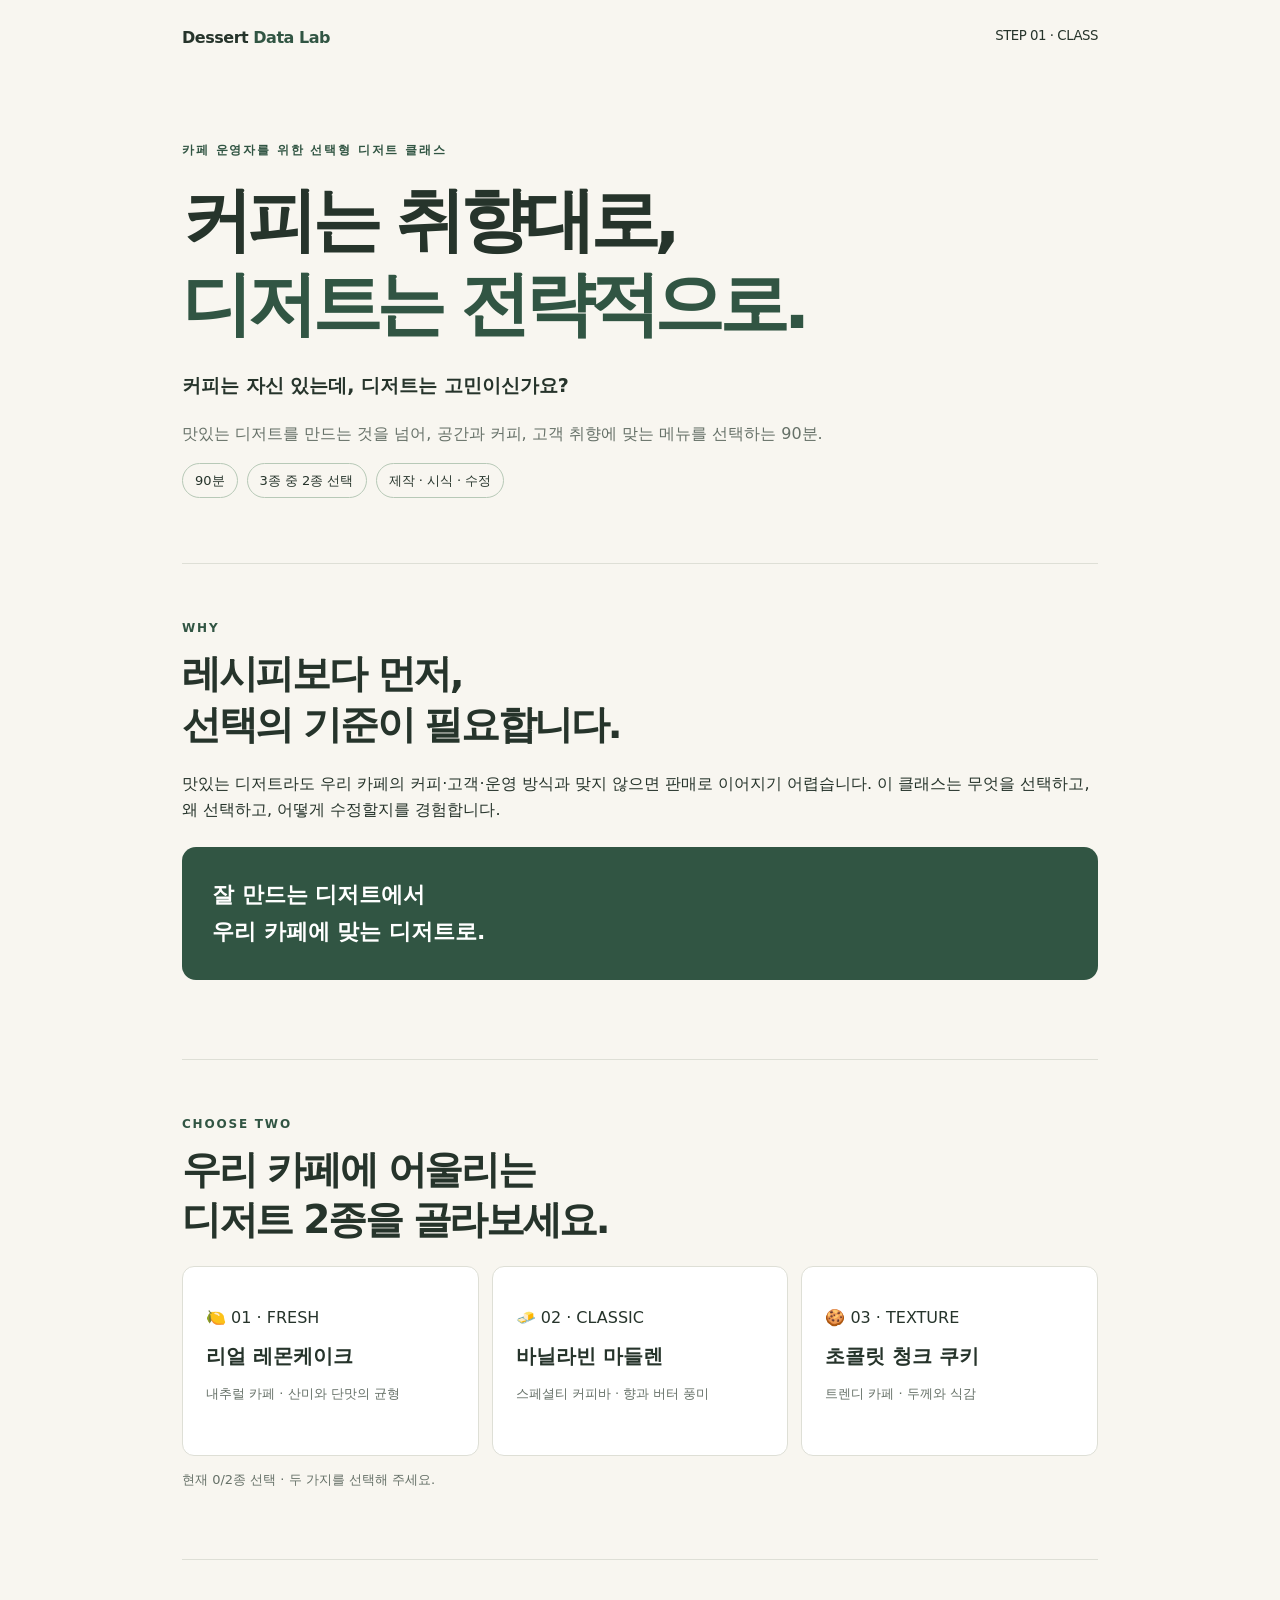
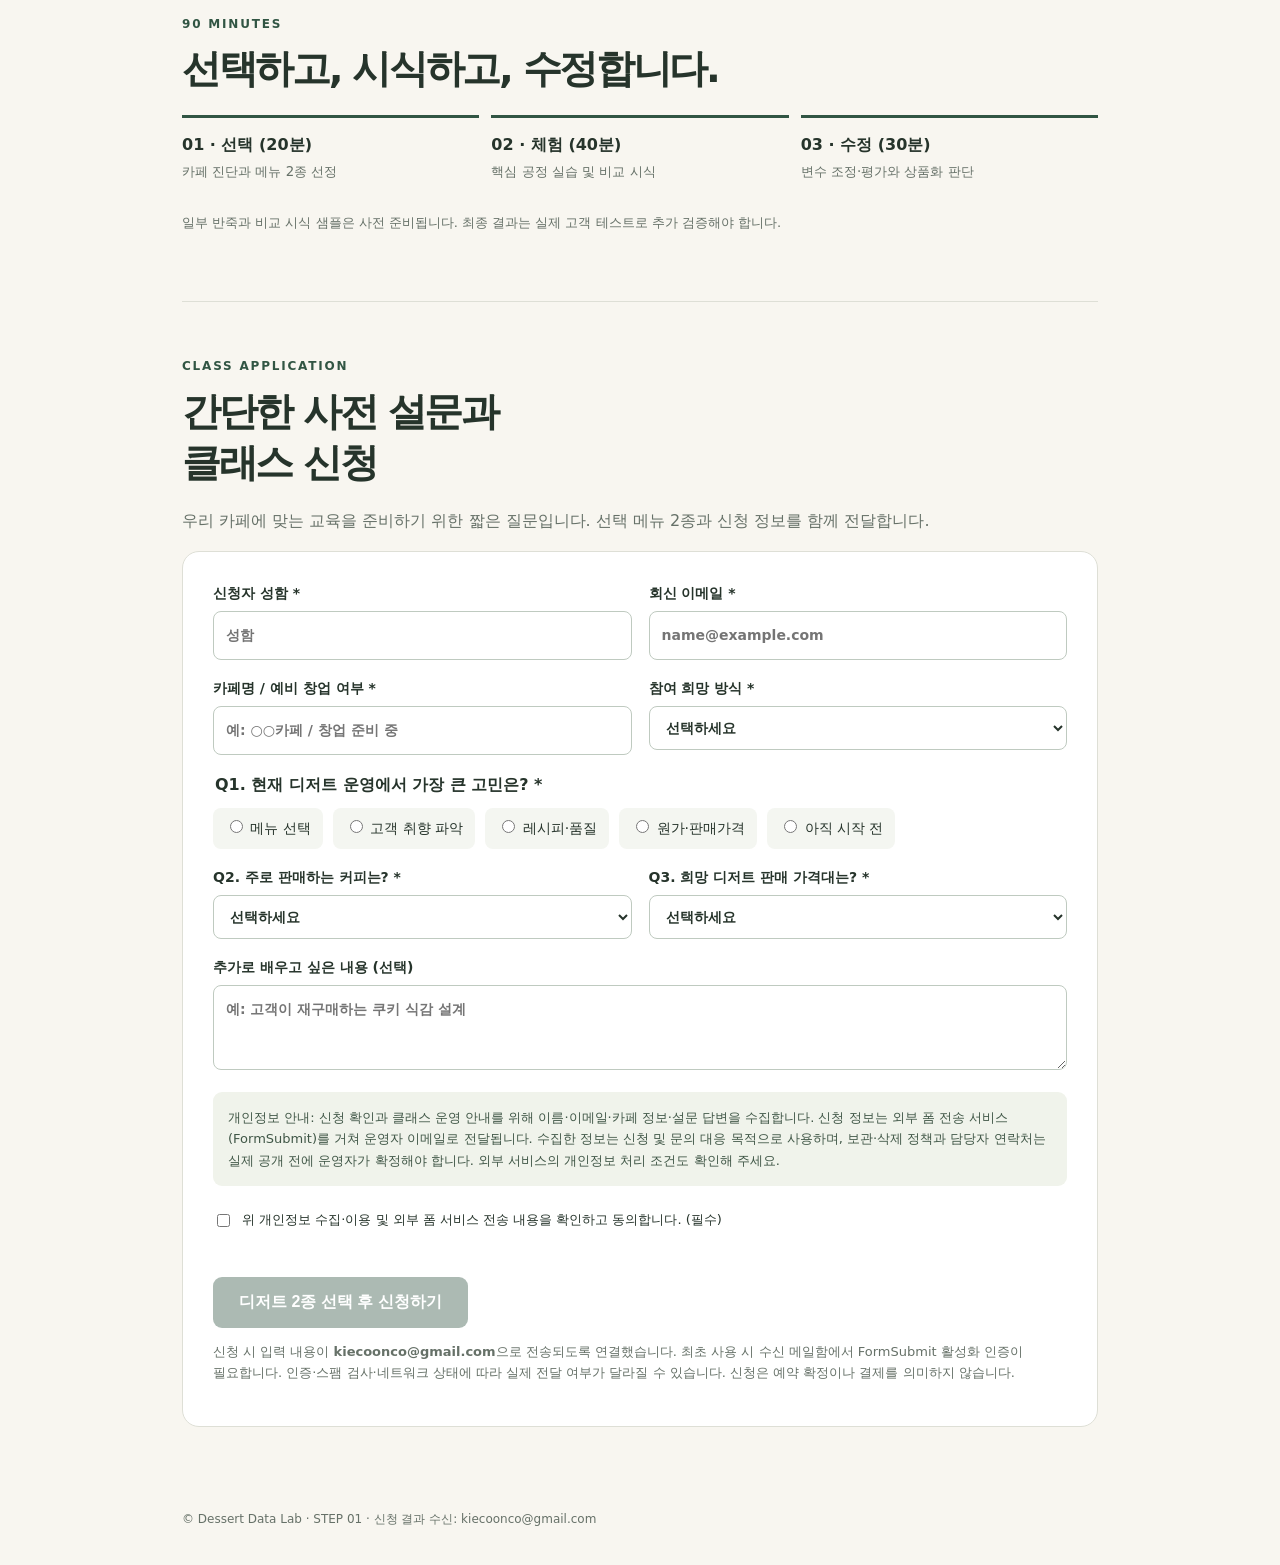
==== index.html @ 82093584 "Add files via upload" ====
<!doctype html><html lang="ko"><head><meta charset="utf-8"><meta name="viewport" content="width=device-width,initial-scale=1"><meta name="description" content="Dessert Data Lab 첫 미니클래스. 카페 맞춤 디저트 2종을 선택하고 90분간 체험합니다."><title>Dessert Data Lab | 클래스 신청</title><style>
:root{--bg:#f8f6f0;--ink:#26342b;--green:#315543;--line:#dedfd6;--muted:#667168}*{box-sizing:border-box}body{margin:0;background:var(--bg);font-family:system-ui,'Apple SD Gothic Neo','Noto Sans KR',sans-serif;color:var(--ink);line-height:1.65;word-break:keep-all}main,header,footer{max-width:960px;margin:auto;padding-left:22px;padding-right:22px}header{padding-top:25px;padding-bottom:25px;font-weight:800;letter-spacing:-.03em}header span{color:var(--green)}.hero{padding:65px 0 65px}.eyebrow{font-size:12px;letter-spacing:.15em;font-weight:800;color:var(--green)}h1{font-size:clamp(38px,6.5vw,70px);line-height:1.2;letter-spacing:-.075em;margin:17px 0 24px}h1 em{color:var(--green);font-style:normal}h2{font-size:clamp(27px,3.5vw,39px);line-height:1.3;letter-spacing:-.06em;margin:10px 0 20px}.lead{font-size:19px;font-weight:650}.muted{color:var(--muted)}section{border-top:1px solid var(--line);padding:55px 0}.quote{background:var(--green);color:white;border-radius:14px;padding:30px;font-size:22px;font-weight:750;margin:24px 0}.chips{display:flex;gap:9px;flex-wrap:wrap}.chip{border:1px solid #b7c9b7;border-radius:30px;padding:6px 12px;font-size:13px}.grid{display:grid;grid-template-columns:repeat(3,1fr);gap:13px}.card{border:1px solid var(--line);background:white;border-radius:12px;padding:23px;text-align:left;min-height:190px;font:inherit;color:inherit}.card h3{font-size:20px;line-height:1.35;margin:12px 0 6px}.card p{font-size:13px;color:var(--muted)}.card[aria-pressed=true]{border:2px solid var(--green);padding:22px;background:#eff5ea}.card[aria-pressed=true]::after{content:'✓ 선택됨';color:var(--green);font-size:13px;font-weight:800}.flow{display:grid;grid-template-columns:repeat(3,1fr);gap:12px}.flow div{border-top:3px solid var(--green);padding:14px 0}.flow strong{display:block}.flow small{color:var(--muted)}.formbox{background:#fff;border:1px solid var(--line);border-radius:17px;padding:30px}.formgrid{display:grid;grid-template-columns:1fr 1fr;gap:17px}.field{display:block;font-size:14px;font-weight:700}.field input,.field select,.field textarea{display:block;width:100%;margin-top:6px;padding:12px;border:1px solid #bfcac0;border-radius:8px;background:white;color:var(--ink);font:inherit}.field textarea{min-height:85px;resize:vertical}.wide{grid-column:1/-1}.question{border:0;padding:0;margin:0}.question legend{font-weight:750;margin-bottom:9px}.choices{display:flex;flex-wrap:wrap;gap:10px}.choices label{background:#f4f6f1;padding:9px 12px;border-radius:8px;font-size:14px}.consent{display:flex;align-items:flex-start;gap:9px;margin-top:23px;font-size:13px}.consent input{margin-top:5px}.button{display:inline-block;border:0;background:var(--green);color:white;font-size:16px;font-weight:750;padding:15px 26px;border-radius:9px;cursor:pointer}.button:disabled{opacity:.4;cursor:not-allowed}.help{font-size:13px;color:var(--muted)}.note{background:#f0f3eb;padding:15px;border-radius:9px;font-size:13px;color:#405747}.status{color:#a24a31;font-size:13px;min-height:20px}footer{padding-top:28px;padding-bottom:35px;color:var(--muted);font-size:12px}@media(max-width:700px){.grid,.flow,.formgrid{grid-template-columns:1fr}.hero{padding:42px 0}.formbox{padding:19px}.card{min-height:0}section{padding:42px 0}}</style></head><body>
<header>Dessert <span>Data Lab</span> <small style="float:right;font-weight:500">STEP 01 · CLASS</small></header><main><div class="hero"><div class="eyebrow">카페 운영자를 위한 선택형 디저트 클래스</div><h1>커피는 취향대로,<br><em>디저트는 전략적으로.</em></h1><p class="lead">커피는 자신 있는데, 디저트는 고민이신가요?</p><p class="muted">맛있는 디저트를 만드는 것을 넘어, 공간과 커피, 고객 취향에 맞는 메뉴를 선택하는 90분.</p><div class="chips"><span class="chip">90분</span><span class="chip">3종 중 2종 선택</span><span class="chip">제작 · 시식 · 수정</span></div></div>
<section><div class="eyebrow">WHY</div><h2>레시피보다 먼저,<br>선택의 기준이 필요합니다.</h2><p>맛있는 디저트라도 우리 카페의 커피·고객·운영 방식과 맞지 않으면 판매로 이어지기 어렵습니다. 이 클래스는 무엇을 선택하고, 왜 선택하고, 어떻게 수정할지를 경험합니다.</p><div class="quote">잘 만드는 디저트에서<br>우리 카페에 맞는 디저트로.</div></section>
<section><div class="eyebrow">CHOOSE TWO</div><h2>우리 카페에 어울리는<br>디저트 2종을 골라보세요.</h2><div class="grid" id="cards"><button class="card" type="button" aria-pressed="false" data-menu="리얼 레몬케이크"><span>🍋 01 · FRESH</span><h3>리얼 레몬케이크</h3><p>내추럴 카페 · 산미와 단맛의 균형</p></button><button class="card" type="button" aria-pressed="false" data-menu="바닐라빈 마들렌"><span>🧈 02 · CLASSIC</span><h3>바닐라빈 마들렌</h3><p>스페셜티 커피바 · 향과 버터 풍미</p></button><button class="card" type="button" aria-pressed="false" data-menu="초콜릿 청크 쿠키"><span>🍪 03 · TEXTURE</span><h3>초콜릿 청크 쿠키</h3><p>트렌디 카페 · 두께와 식감</p></button></div><p id="menuStatus" class="help" role="status">관심 있는 2종을 선택하면 아래 신청서에 자동 반영됩니다.</p></section>
<section><div class="eyebrow">90 MINUTES</div><h2>선택하고, 시식하고, 수정합니다.</h2><div class="flow"><div><strong>01 · 선택 (20분)</strong><small>카페 진단과 메뉴 2종 선정</small></div><div><strong>02 · 체험 (40분)</strong><small>핵심 공정 실습 및 비교 시식</small></div><div><strong>03 · 수정 (30분)</strong><small>변수 조정·평가와 상품화 판단</small></div></div><p class="help">일부 반죽과 비교 시식 샘플은 사전 준비됩니다. 최종 결과는 실제 고객 테스트로 추가 검증해야 합니다.</p></section>
<section id="apply"><div class="eyebrow">CLASS APPLICATION</div><h2>간단한 사전 설문과<br>클래스 신청</h2><p class="muted">우리 카페에 맞는 교육을 준비하기 위한 짧은 질문입니다. 선택 메뉴 2종과 신청 정보를 함께 전달합니다.</p><div class="formbox"><form id="application" action="https://formsubmit.co/kiecoonco@gmail.com" method="POST"><input type="hidden" name="_subject" value="[Dessert Data Lab] 1단계 미니클래스 신규 신청"><input type="hidden" name="_template" value="table"><input type="hidden" name="_captcha" value="true"><input type="text" name="_honey" style="display:none" tabindex="-1" autocomplete="off"><input type="hidden" name="선택 디저트 2종" id="selectedMenus"><input type="hidden" name="클래스" value="커피는 취향대로, 디저트는 전략적으로 - STEP 01 (90분)"><div class="formgrid"><label class="field">신청자 성함 *<input required maxlength="50" name="신청자 성함" autocomplete="name" placeholder="성함"></label><label class="field">회신 이메일 *<input required type="email" maxlength="120" name="email" autocomplete="email" placeholder="name@example.com"></label><label class="field">카페명 / 예비 창업 여부 *<input required maxlength="100" name="카페명 또는 창업상태" placeholder="예: ○○카페 / 창업 준비 중"></label><label class="field">참여 희망 방식 *<select required name="참여 방식"><option value="">선택하세요</option><option>오프라인</option><option>온라인</option><option>둘 다 가능</option></select></label><fieldset class="question wide"><legend>Q1. 현재 디저트 운영에서 가장 큰 고민은? *</legend><div class="choices"><label><input required type="radio" name="가장 큰 고민" value="메뉴 선택"> 메뉴 선택</label><label><input type="radio" name="가장 큰 고민" value="고객 취향 파악"> 고객 취향 파악</label><label><input type="radio" name="가장 큰 고민" value="레시피·품질"> 레시피·품질</label><label><input type="radio" name="가장 큰 고민" value="원가·판매가격"> 원가·판매가격</label><label><input type="radio" name="가장 큰 고민" value="아직 시작 전"> 아직 시작 전</label></div></fieldset><label class="field">Q2. 주로 판매하는 커피는? *<select required name="주력 커피"><option value="">선택하세요</option><option>산미 중심</option><option>고소한 타입</option><option>라테 중심</option><option>다양한 커피</option><option>창업 준비 중</option></select></label><label class="field">Q3. 희망 디저트 판매 가격대는? *<select required name="희망 판매가격"><option value="">선택하세요</option><option>3,000~3,999원</option><option>4,000~4,999원</option><option>5,000~5,999원</option><option>6,000원 이상</option><option>미정</option></select></label><label class="field wide">추가로 배우고 싶은 내용 (선택)<textarea name="추가 요청사항" maxlength="500" placeholder="예: 고객이 재구매하는 쿠키 식감 설계"></textarea></label></div><div class="note" style="margin-top:22px">개인정보 안내: 신청 확인과 클래스 운영 안내를 위해 이름·이메일·카페 정보·설문 답변을 수집합니다. 신청 정보는 외부 폼 전송 서비스(FormSubmit)를 거쳐 운영자 이메일로 전달됩니다. 수집한 정보는 신청 및 문의 대응 목적으로 사용하며, 보관·삭제 정책과 담당자 연락처는 실제 공개 전에 운영자가 확정해야 합니다. 외부 서비스의 개인정보 처리 조건도 확인해 주세요.</div><label class="consent"><input type="checkbox" id="privacy" required><span>위 개인정보 수집·이용 및 외부 폼 서비스 전송 내용을 확인하고 동의합니다. (필수)</span></label><p id="formStatus" class="status" role="status"></p><button class="button" id="submitBtn" type="submit" disabled>디저트 2종 선택 후 신청하기</button><p class="help">신청 시 입력 내용이 <strong>kiecoonco@gmail.com</strong>으로 전송되도록 연결했습니다. 최초 사용 시 수신 메일함에서 FormSubmit 활성화 인증이 필요합니다. 인증·스팸 검사·네트워크 상태에 따라 실제 전달 여부가 달라질 수 있습니다. 신청은 예약 확정이나 결제를 의미하지 않습니다.</p></form></div></section></main><footer>© Dessert Data Lab · STEP 01 · 신청 결과 수신: kiecoonco@gmail.com</footer><script>
const cards=[...document.querySelectorAll('[data-menu]')],status=document.querySelector('#menuStatus'),hidden=document.querySelector('#selectedMenus'),submit=document.querySelector('#submitBtn'),form=document.querySelector('#application');function sync(){const names=cards.filter(c=>c.getAttribute('aria-pressed')==='true').map(c=>c.dataset.menu);hidden.value=names.join(' / ');submit.disabled=names.length!==2;submit.textContent=names.length===2?'클래스 신청서 제출하기':'디저트 2종 선택 후 신청하기';status.textContent=names.length===2?'선택 완료: '+names.join(' + '):'현재 '+names.length+'/2종 선택 · 두 가지를 선택해 주세요.'}cards.forEach(c=>c.addEventListener('click',()=>{const active=c.getAttribute('aria-pressed')==='true';if(!active&&cards.filter(x=>x.getAttribute('aria-pressed')==='true').length>=2){status.textContent='2종까지만 선택할 수 있습니다. 기존 선택을 해제한 뒤 다시 선택하세요.';return}c.setAttribute('aria-pressed',String(!active));sync()}));form.addEventListener('submit',e=>{if(!hidden.value||hidden.value.split(' / ').length!==2){e.preventDefault();document.querySelector('#formStatus').textContent='디저트 2종을 먼저 선택해 주세요.';document.querySelector('#cards').scrollIntoView({behavior:'smooth'});return}if(!form.checkValidity()){e.preventDefault();form.reportValidity();return}submit.disabled=true;submit.textContent='신청 정보 전송 중…'});sync();</script></body></html>
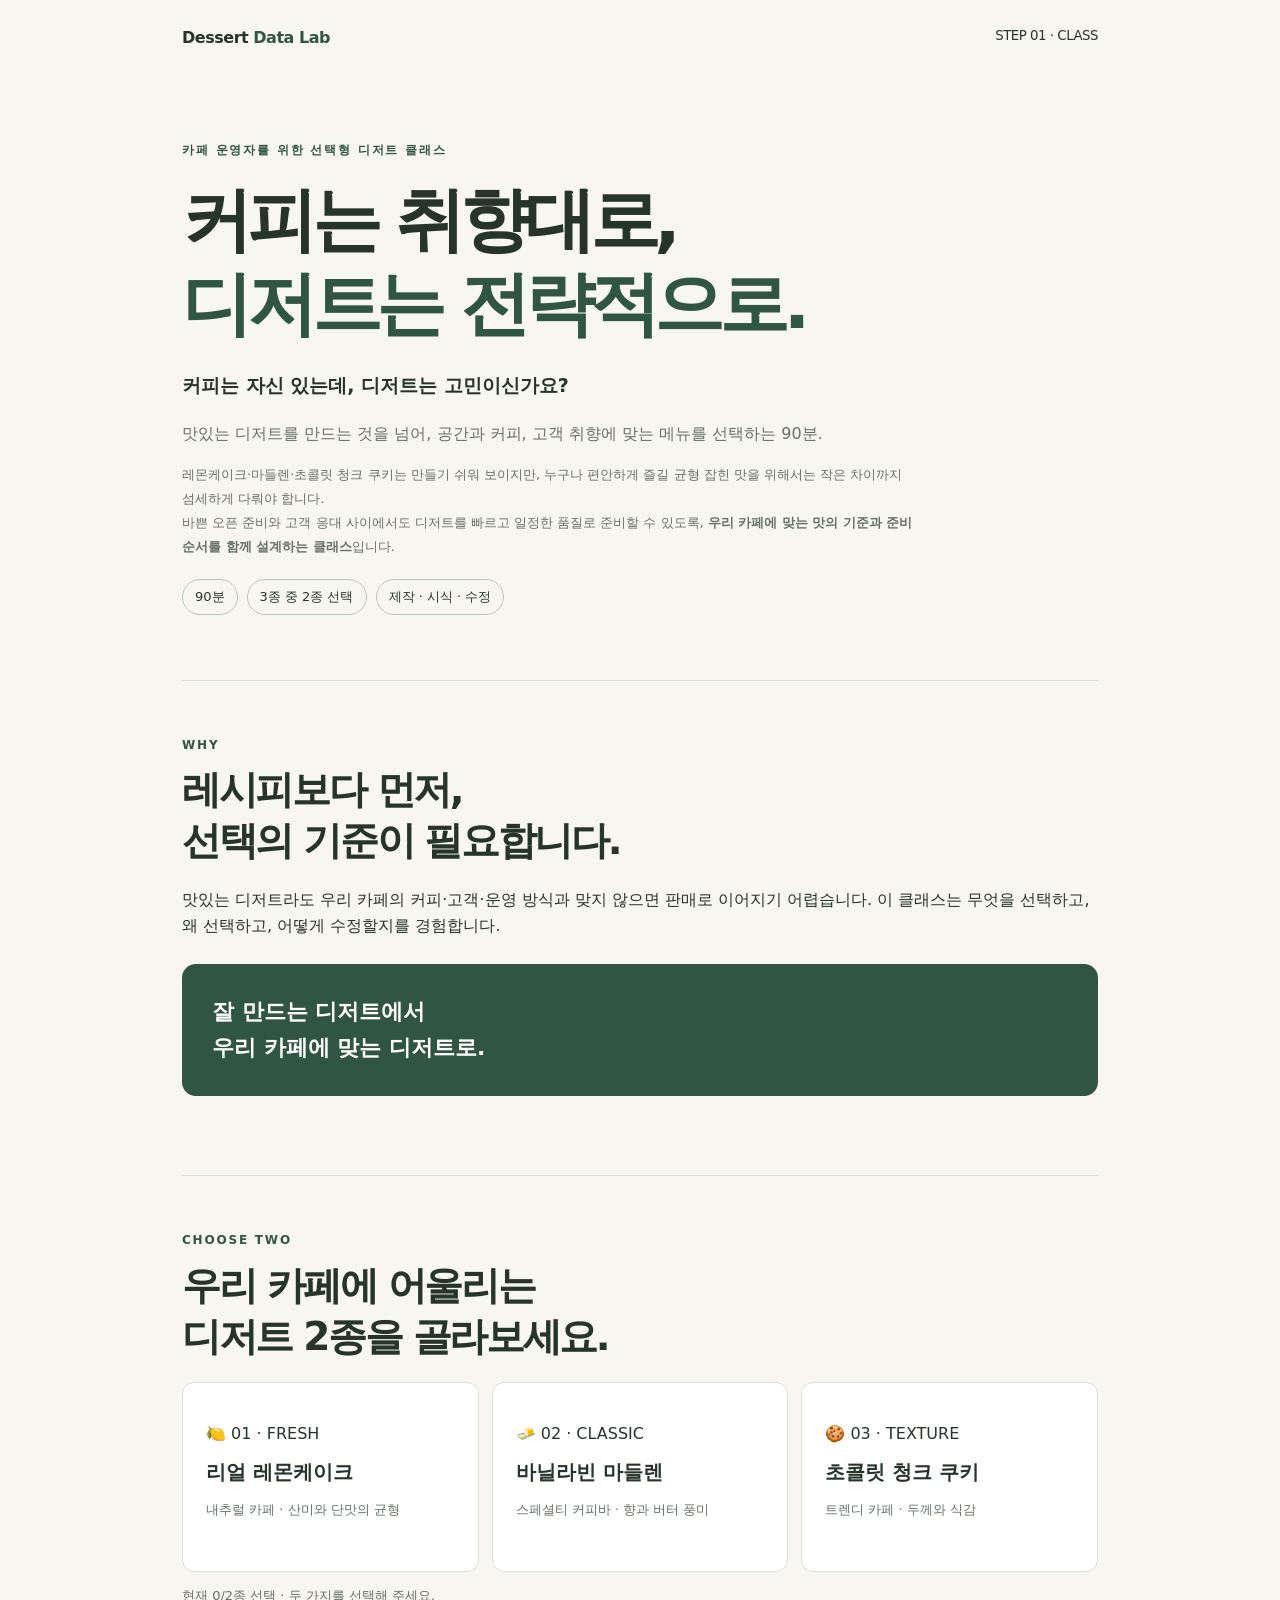
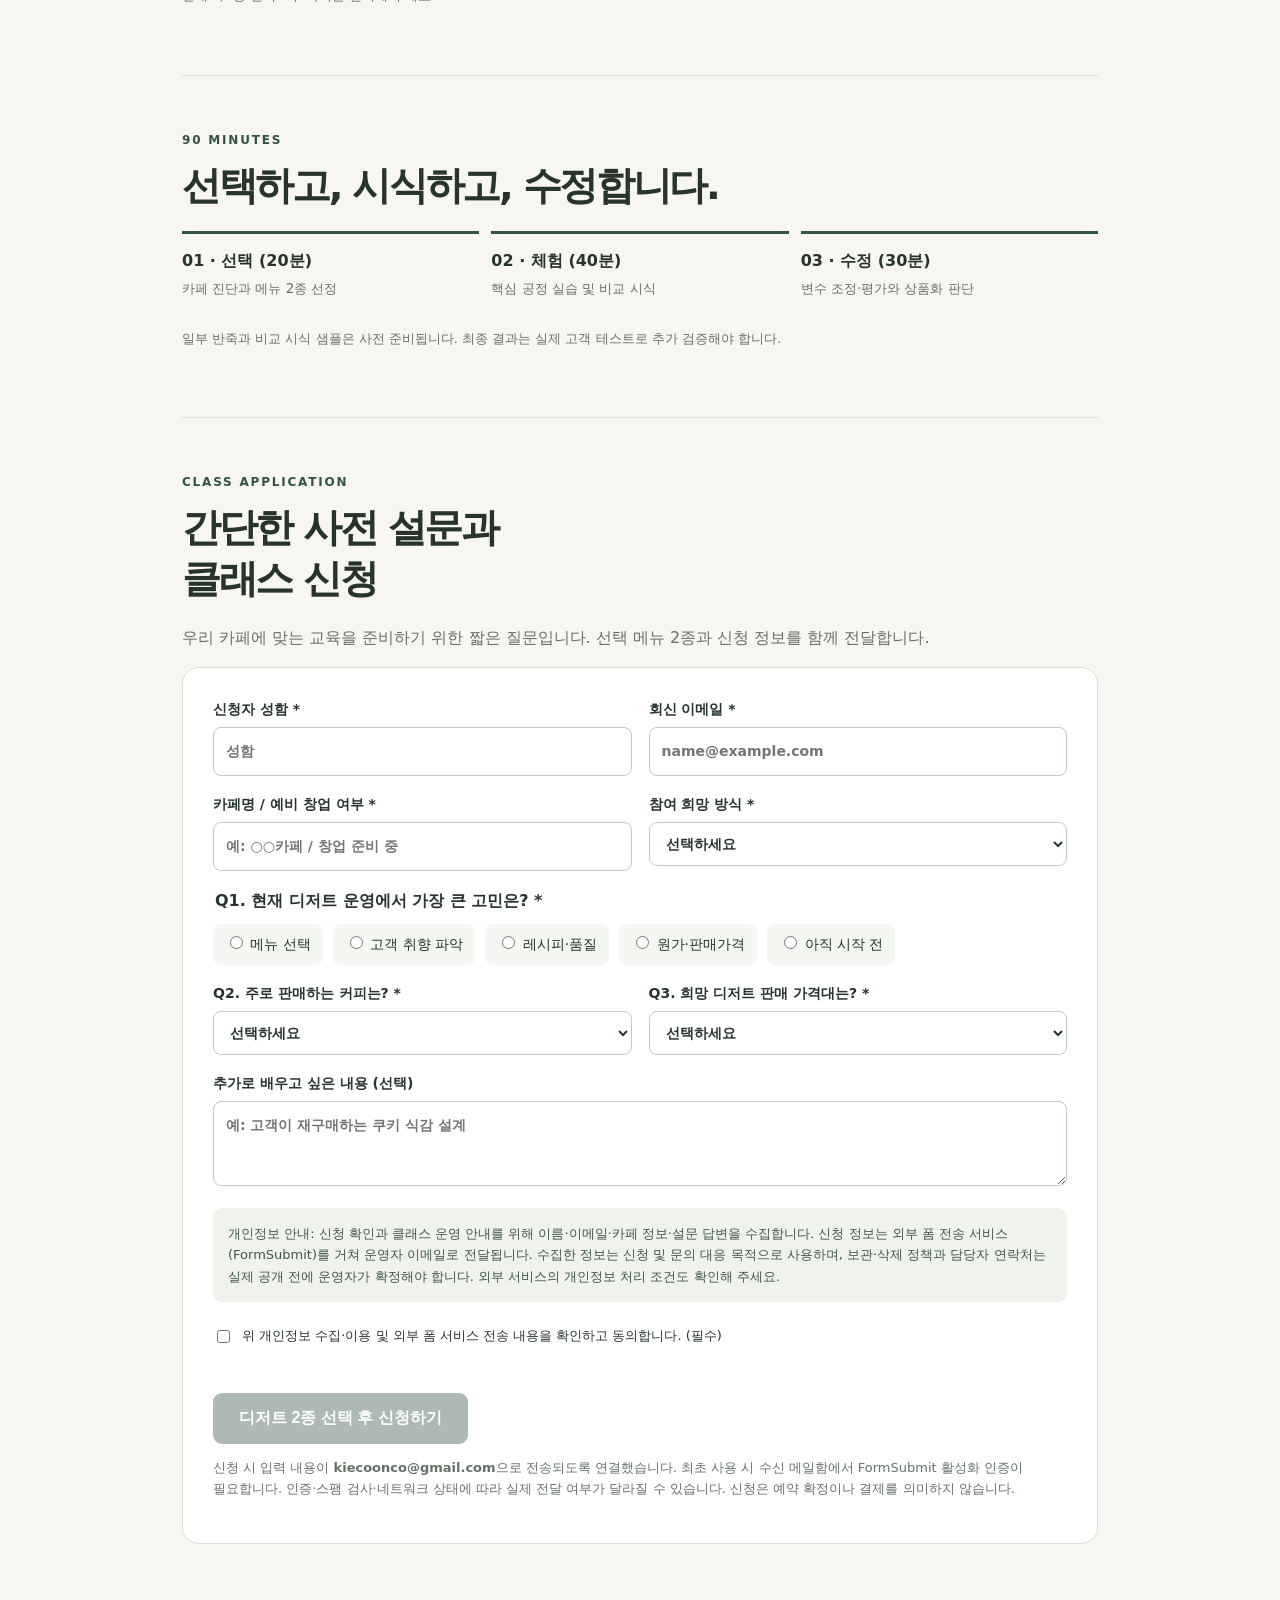
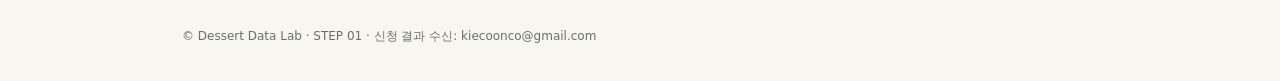
==== commit 1a84f5d7: "Add files via upload" ====
--- a/index.html
+++ b/index.html
@@ -1,6 +1,6 @@
 <!doctype html><html lang="ko"><head><meta charset="utf-8"><meta name="viewport" content="width=device-width,initial-scale=1"><meta name="description" content="Dessert Data Lab 첫 미니클래스. 카페 맞춤 디저트 2종을 선택하고 90분간 체험합니다."><title>Dessert Data Lab | 클래스 신청</title><style>
 :root{--bg:#f8f6f0;--ink:#26342b;--green:#315543;--line:#dedfd6;--muted:#667168}*{box-sizing:border-box}body{margin:0;background:var(--bg);font-family:system-ui,'Apple SD Gothic Neo','Noto Sans KR',sans-serif;color:var(--ink);line-height:1.65;word-break:keep-all}main,header,footer{max-width:960px;margin:auto;padding-left:22px;padding-right:22px}header{padding-top:25px;padding-bottom:25px;font-weight:800;letter-spacing:-.03em}header span{color:var(--green)}.hero{padding:65px 0 65px}.eyebrow{font-size:12px;letter-spacing:.15em;font-weight:800;color:var(--green)}h1{font-size:clamp(38px,6.5vw,70px);line-height:1.2;letter-spacing:-.075em;margin:17px 0 24px}h1 em{color:var(--green);font-style:normal}h2{font-size:clamp(27px,3.5vw,39px);line-height:1.3;letter-spacing:-.06em;margin:10px 0 20px}.lead{font-size:19px;font-weight:650}.muted{color:var(--muted)}section{border-top:1px solid var(--line);padding:55px 0}.quote{background:var(--green);color:white;border-radius:14px;padding:30px;font-size:22px;font-weight:750;margin:24px 0}.chips{display:flex;gap:9px;flex-wrap:wrap}.chip{border:1px solid #b7c9b7;border-radius:30px;padding:6px 12px;font-size:13px}.grid{display:grid;grid-template-columns:repeat(3,1fr);gap:13px}.card{border:1px solid var(--line);background:white;border-radius:12px;padding:23px;text-align:left;min-height:190px;font:inherit;color:inherit}.card h3{font-size:20px;line-height:1.35;margin:12px 0 6px}.card p{font-size:13px;color:var(--muted)}.card[aria-pressed=true]{border:2px solid var(--green);padding:22px;background:#eff5ea}.card[aria-pressed=true]::after{content:'✓ 선택됨';color:var(--green);font-size:13px;font-weight:800}.flow{display:grid;grid-template-columns:repeat(3,1fr);gap:12px}.flow div{border-top:3px solid var(--green);padding:14px 0}.flow strong{display:block}.flow small{color:var(--muted)}.formbox{background:#fff;border:1px solid var(--line);border-radius:17px;padding:30px}.formgrid{display:grid;grid-template-columns:1fr 1fr;gap:17px}.field{display:block;font-size:14px;font-weight:700}.field input,.field select,.field textarea{display:block;width:100%;margin-top:6px;padding:12px;border:1px solid #bfcac0;border-radius:8px;background:white;color:var(--ink);font:inherit}.field textarea{min-height:85px;resize:vertical}.wide{grid-column:1/-1}.question{border:0;padding:0;margin:0}.question legend{font-weight:750;margin-bottom:9px}.choices{display:flex;flex-wrap:wrap;gap:10px}.choices label{background:#f4f6f1;padding:9px 12px;border-radius:8px;font-size:14px}.consent{display:flex;align-items:flex-start;gap:9px;margin-top:23px;font-size:13px}.consent input{margin-top:5px}.button{display:inline-block;border:0;background:var(--green);color:white;font-size:16px;font-weight:750;padding:15px 26px;border-radius:9px;cursor:pointer}.button:disabled{opacity:.4;cursor:not-allowed}.help{font-size:13px;color:var(--muted)}.note{background:#f0f3eb;padding:15px;border-radius:9px;font-size:13px;color:#405747}.status{color:#a24a31;font-size:13px;min-height:20px}footer{padding-top:28px;padding-bottom:35px;color:var(--muted);font-size:12px}@media(max-width:700px){.grid,.flow,.formgrid{grid-template-columns:1fr}.hero{padding:42px 0}.formbox{padding:19px}.card{min-height:0}section{padding:42px 0}}</style></head><body>
-<header>Dessert <span>Data Lab</span> <small style="float:right;font-weight:500">STEP 01 · CLASS</small></header><main><div class="hero"><div class="eyebrow">카페 운영자를 위한 선택형 디저트 클래스</div><h1>커피는 취향대로,<br><em>디저트는 전략적으로.</em></h1><p class="lead">커피는 자신 있는데, 디저트는 고민이신가요?</p><p class="muted">맛있는 디저트를 만드는 것을 넘어, 공간과 커피, 고객 취향에 맞는 메뉴를 선택하는 90분.</p><div class="chips"><span class="chip">90분</span><span class="chip">3종 중 2종 선택</span><span class="chip">제작 · 시식 · 수정</span></div></div>
+<header>Dessert <span>Data Lab</span> <small style="float:right;font-weight:500">STEP 01 · CLASS</small></header><main><div class="hero"><div class="eyebrow">카페 운영자를 위한 선택형 디저트 클래스</div><h1>커피는 취향대로,<br><em>디저트는 전략적으로.</em></h1><p class="lead">커피는 자신 있는데, 디저트는 고민이신가요?</p><p class="muted">맛있는 디저트를 만드는 것을 넘어, 공간과 커피, 고객 취향에 맞는 메뉴를 선택하는 90분.</p><p class="muted" style="font-size:13px;line-height:1.85;max-width:750px;margin:12px 0 20px">레몬케이크·마들렌·초콜릿 청크 쿠키는 만들기 쉬워 보이지만, 누구나 편안하게 즐길 균형 잡힌 맛을 위해서는 작은 차이까지 섬세하게 다뤄야 합니다.<br>바쁜 오픈 준비와 고객 응대 사이에서도 디저트를 빠르고 일정한 품질로 준비할 수 있도록, <strong>우리 카페에 맞는 맛의 기준과 준비 순서를 함께 설계하는 클래스</strong>입니다.</p><div class="chips"><span class="chip">90분</span><span class="chip">3종 중 2종 선택</span><span class="chip">제작 · 시식 · 수정</span></div></div>
 <section><div class="eyebrow">WHY</div><h2>레시피보다 먼저,<br>선택의 기준이 필요합니다.</h2><p>맛있는 디저트라도 우리 카페의 커피·고객·운영 방식과 맞지 않으면 판매로 이어지기 어렵습니다. 이 클래스는 무엇을 선택하고, 왜 선택하고, 어떻게 수정할지를 경험합니다.</p><div class="quote">잘 만드는 디저트에서<br>우리 카페에 맞는 디저트로.</div></section>
 <section><div class="eyebrow">CHOOSE TWO</div><h2>우리 카페에 어울리는<br>디저트 2종을 골라보세요.</h2><div class="grid" id="cards"><button class="card" type="button" aria-pressed="false" data-menu="리얼 레몬케이크"><span>🍋 01 · FRESH</span><h3>리얼 레몬케이크</h3><p>내추럴 카페 · 산미와 단맛의 균형</p></button><button class="card" type="button" aria-pressed="false" data-menu="바닐라빈 마들렌"><span>🧈 02 · CLASSIC</span><h3>바닐라빈 마들렌</h3><p>스페셜티 커피바 · 향과 버터 풍미</p></button><button class="card" type="button" aria-pressed="false" data-menu="초콜릿 청크 쿠키"><span>🍪 03 · TEXTURE</span><h3>초콜릿 청크 쿠키</h3><p>트렌디 카페 · 두께와 식감</p></button></div><p id="menuStatus" class="help" role="status">관심 있는 2종을 선택하면 아래 신청서에 자동 반영됩니다.</p></section>
 <section><div class="eyebrow">90 MINUTES</div><h2>선택하고, 시식하고, 수정합니다.</h2><div class="flow"><div><strong>01 · 선택 (20분)</strong><small>카페 진단과 메뉴 2종 선정</small></div><div><strong>02 · 체험 (40분)</strong><small>핵심 공정 실습 및 비교 시식</small></div><div><strong>03 · 수정 (30분)</strong><small>변수 조정·평가와 상품화 판단</small></div></div><p class="help">일부 반죽과 비교 시식 샘플은 사전 준비됩니다. 최종 결과는 실제 고객 테스트로 추가 검증해야 합니다.</p></section>
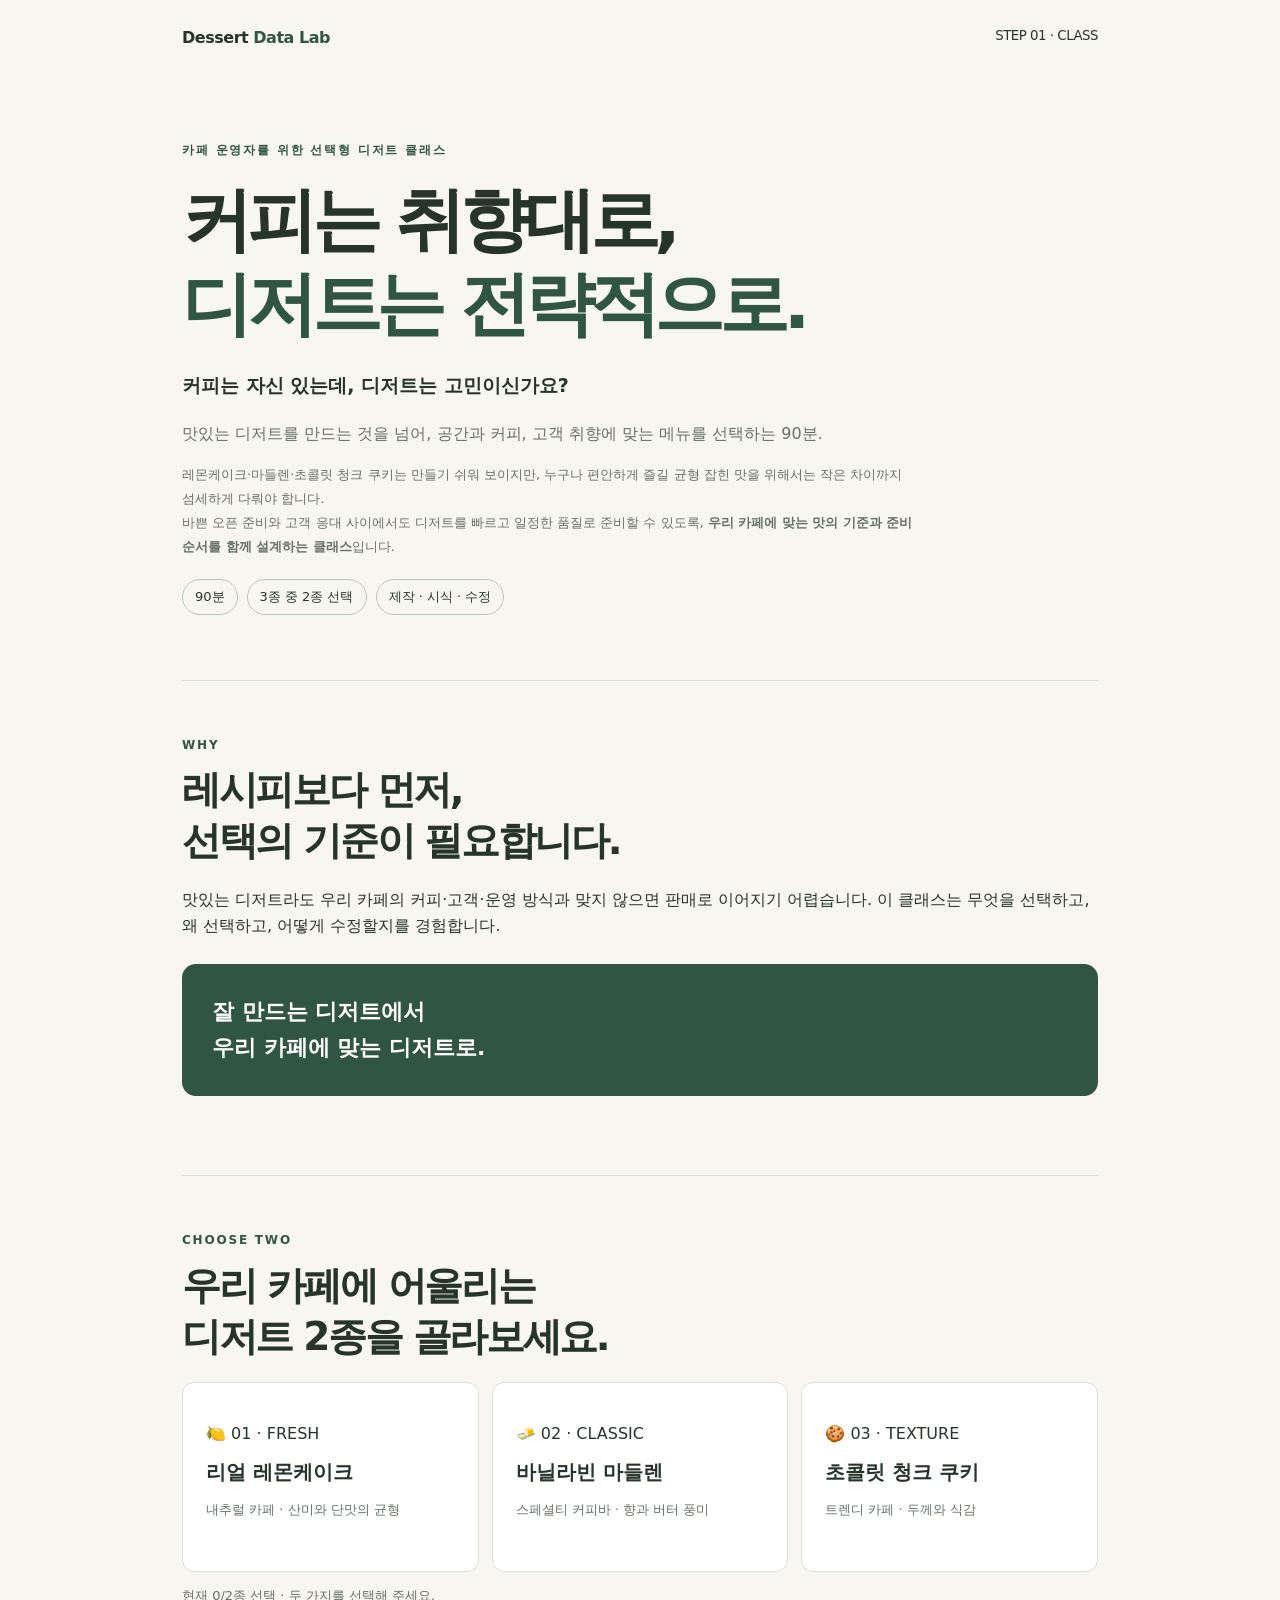
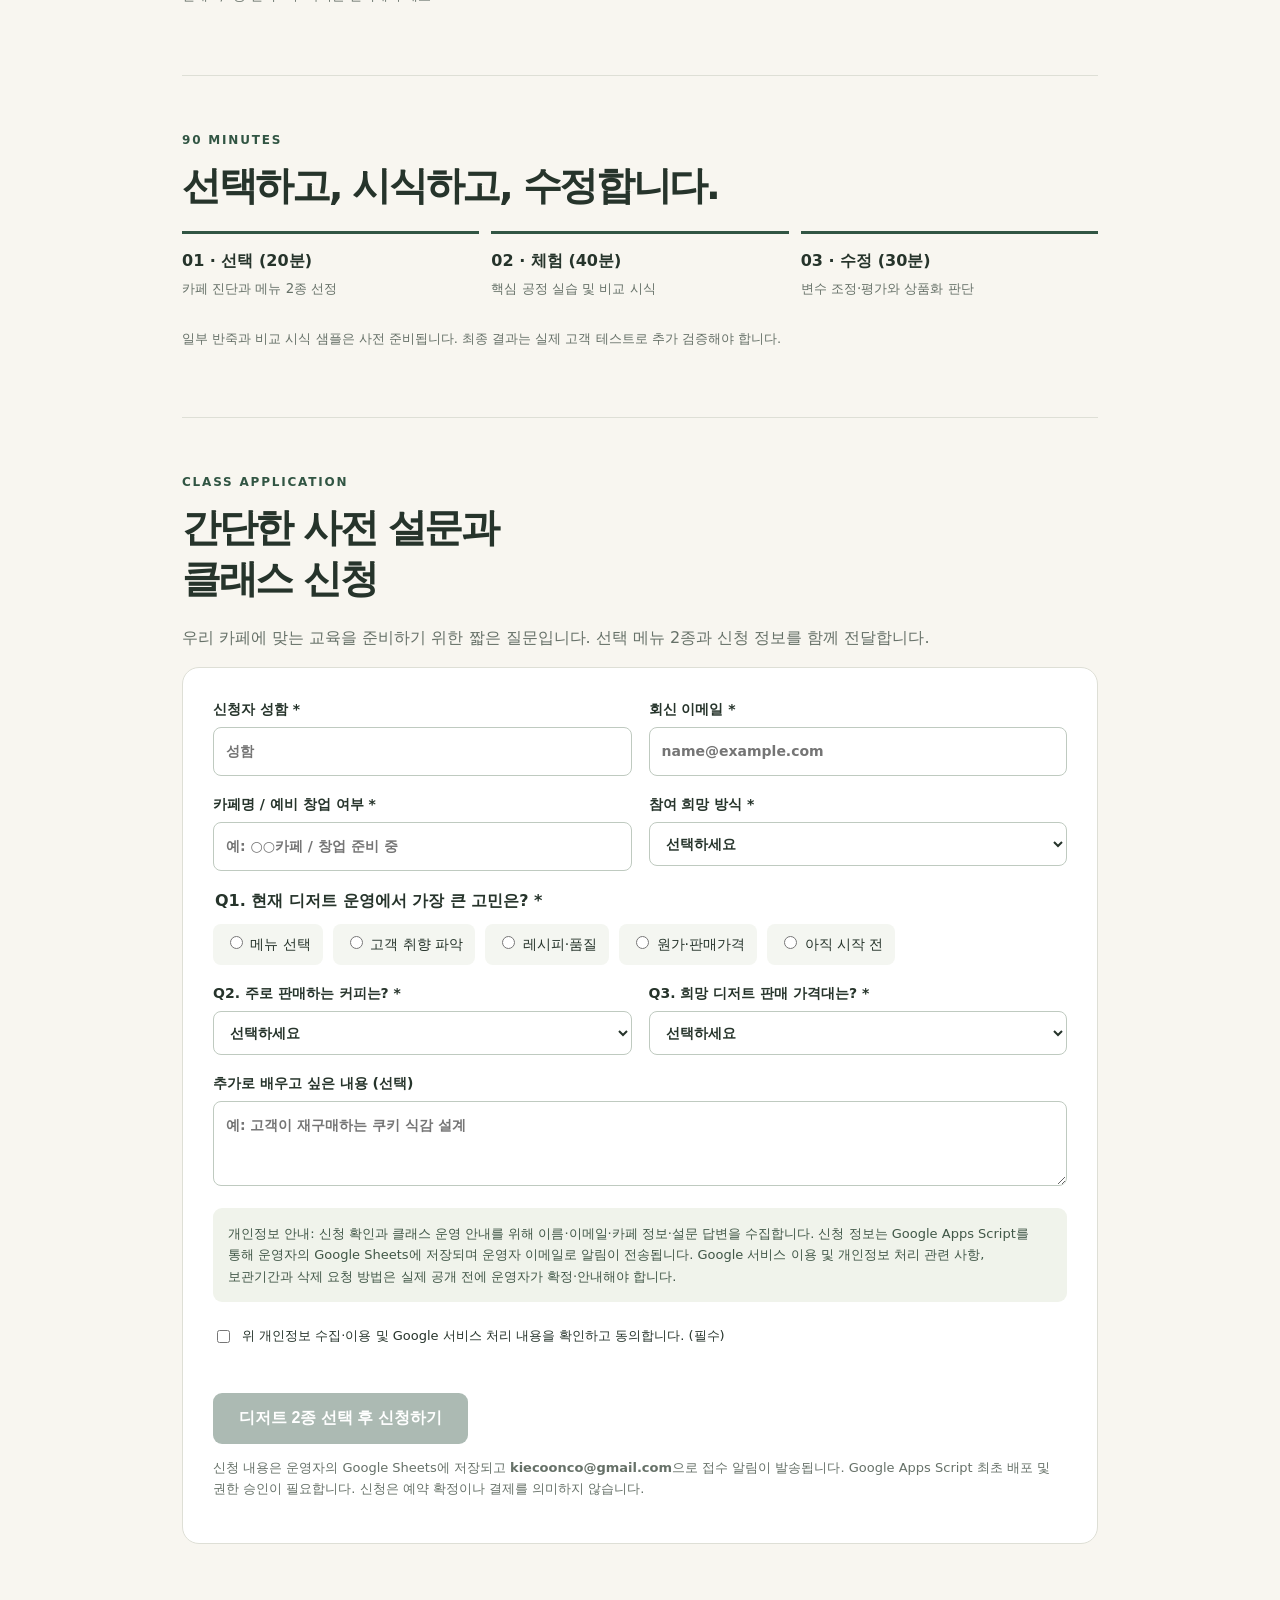
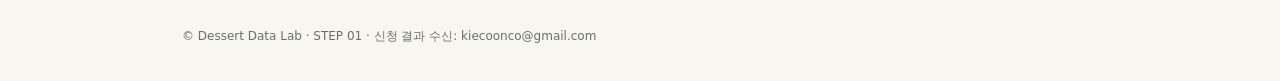
==== commit 3d729ff1: "Update index.html" ====
--- a/index.html
+++ b/index.html
@@ -4,5 +4,5 @@
 <section><div class="eyebrow">WHY</div><h2>레시피보다 먼저,<br>선택의 기준이 필요합니다.</h2><p>맛있는 디저트라도 우리 카페의 커피·고객·운영 방식과 맞지 않으면 판매로 이어지기 어렵습니다. 이 클래스는 무엇을 선택하고, 왜 선택하고, 어떻게 수정할지를 경험합니다.</p><div class="quote">잘 만드는 디저트에서<br>우리 카페에 맞는 디저트로.</div></section>
 <section><div class="eyebrow">CHOOSE TWO</div><h2>우리 카페에 어울리는<br>디저트 2종을 골라보세요.</h2><div class="grid" id="cards"><button class="card" type="button" aria-pressed="false" data-menu="리얼 레몬케이크"><span>🍋 01 · FRESH</span><h3>리얼 레몬케이크</h3><p>내추럴 카페 · 산미와 단맛의 균형</p></button><button class="card" type="button" aria-pressed="false" data-menu="바닐라빈 마들렌"><span>🧈 02 · CLASSIC</span><h3>바닐라빈 마들렌</h3><p>스페셜티 커피바 · 향과 버터 풍미</p></button><button class="card" type="button" aria-pressed="false" data-menu="초콜릿 청크 쿠키"><span>🍪 03 · TEXTURE</span><h3>초콜릿 청크 쿠키</h3><p>트렌디 카페 · 두께와 식감</p></button></div><p id="menuStatus" class="help" role="status">관심 있는 2종을 선택하면 아래 신청서에 자동 반영됩니다.</p></section>
 <section><div class="eyebrow">90 MINUTES</div><h2>선택하고, 시식하고, 수정합니다.</h2><div class="flow"><div><strong>01 · 선택 (20분)</strong><small>카페 진단과 메뉴 2종 선정</small></div><div><strong>02 · 체험 (40분)</strong><small>핵심 공정 실습 및 비교 시식</small></div><div><strong>03 · 수정 (30분)</strong><small>변수 조정·평가와 상품화 판단</small></div></div><p class="help">일부 반죽과 비교 시식 샘플은 사전 준비됩니다. 최종 결과는 실제 고객 테스트로 추가 검증해야 합니다.</p></section>
-<section id="apply"><div class="eyebrow">CLASS APPLICATION</div><h2>간단한 사전 설문과<br>클래스 신청</h2><p class="muted">우리 카페에 맞는 교육을 준비하기 위한 짧은 질문입니다. 선택 메뉴 2종과 신청 정보를 함께 전달합니다.</p><div class="formbox"><form id="application" action="https://formsubmit.co/kiecoonco@gmail.com" method="POST"><input type="hidden" name="_subject" value="[Dessert Data Lab] 1단계 미니클래스 신규 신청"><input type="hidden" name="_template" value="table"><input type="hidden" name="_captcha" value="true"><input type="text" name="_honey" style="display:none" tabindex="-1" autocomplete="off"><input type="hidden" name="선택 디저트 2종" id="selectedMenus"><input type="hidden" name="클래스" value="커피는 취향대로, 디저트는 전략적으로 - STEP 01 (90분)"><div class="formgrid"><label class="field">신청자 성함 *<input required maxlength="50" name="신청자 성함" autocomplete="name" placeholder="성함"></label><label class="field">회신 이메일 *<input required type="email" maxlength="120" name="email" autocomplete="email" placeholder="name@example.com"></label><label class="field">카페명 / 예비 창업 여부 *<input required maxlength="100" name="카페명 또는 창업상태" placeholder="예: ○○카페 / 창업 준비 중"></label><label class="field">참여 희망 방식 *<select required name="참여 방식"><option value="">선택하세요</option><option>오프라인</option><option>온라인</option><option>둘 다 가능</option></select></label><fieldset class="question wide"><legend>Q1. 현재 디저트 운영에서 가장 큰 고민은? *</legend><div class="choices"><label><input required type="radio" name="가장 큰 고민" value="메뉴 선택"> 메뉴 선택</label><label><input type="radio" name="가장 큰 고민" value="고객 취향 파악"> 고객 취향 파악</label><label><input type="radio" name="가장 큰 고민" value="레시피·품질"> 레시피·품질</label><label><input type="radio" name="가장 큰 고민" value="원가·판매가격"> 원가·판매가격</label><label><input type="radio" name="가장 큰 고민" value="아직 시작 전"> 아직 시작 전</label></div></fieldset><label class="field">Q2. 주로 판매하는 커피는? *<select required name="주력 커피"><option value="">선택하세요</option><option>산미 중심</option><option>고소한 타입</option><option>라테 중심</option><option>다양한 커피</option><option>창업 준비 중</option></select></label><label class="field">Q3. 희망 디저트 판매 가격대는? *<select required name="희망 판매가격"><option value="">선택하세요</option><option>3,000~3,999원</option><option>4,000~4,999원</option><option>5,000~5,999원</option><option>6,000원 이상</option><option>미정</option></select></label><label class="field wide">추가로 배우고 싶은 내용 (선택)<textarea name="추가 요청사항" maxlength="500" placeholder="예: 고객이 재구매하는 쿠키 식감 설계"></textarea></label></div><div class="note" style="margin-top:22px">개인정보 안내: 신청 확인과 클래스 운영 안내를 위해 이름·이메일·카페 정보·설문 답변을 수집합니다. 신청 정보는 외부 폼 전송 서비스(FormSubmit)를 거쳐 운영자 이메일로 전달됩니다. 수집한 정보는 신청 및 문의 대응 목적으로 사용하며, 보관·삭제 정책과 담당자 연락처는 실제 공개 전에 운영자가 확정해야 합니다. 외부 서비스의 개인정보 처리 조건도 확인해 주세요.</div><label class="consent"><input type="checkbox" id="privacy" required><span>위 개인정보 수집·이용 및 외부 폼 서비스 전송 내용을 확인하고 동의합니다. (필수)</span></label><p id="formStatus" class="status" role="status"></p><button class="button" id="submitBtn" type="submit" disabled>디저트 2종 선택 후 신청하기</button><p class="help">신청 시 입력 내용이 <strong>kiecoonco@gmail.com</strong>으로 전송되도록 연결했습니다. 최초 사용 시 수신 메일함에서 FormSubmit 활성화 인증이 필요합니다. 인증·스팸 검사·네트워크 상태에 따라 실제 전달 여부가 달라질 수 있습니다. 신청은 예약 확정이나 결제를 의미하지 않습니다.</p></form></div></section></main><footer>© Dessert Data Lab · STEP 01 · 신청 결과 수신: kiecoonco@gmail.com</footer><script>
-const cards=[...document.querySelectorAll('[data-menu]')],status=document.querySelector('#menuStatus'),hidden=document.querySelector('#selectedMenus'),submit=document.querySelector('#submitBtn'),form=document.querySelector('#application');function sync(){const names=cards.filter(c=>c.getAttribute('aria-pressed')==='true').map(c=>c.dataset.menu);hidden.value=names.join(' / ');submit.disabled=names.length!==2;submit.textContent=names.length===2?'클래스 신청서 제출하기':'디저트 2종 선택 후 신청하기';status.textContent=names.length===2?'선택 완료: '+names.join(' + '):'현재 '+names.length+'/2종 선택 · 두 가지를 선택해 주세요.'}cards.forEach(c=>c.addEventListener('click',()=>{const active=c.getAttribute('aria-pressed')==='true';if(!active&&cards.filter(x=>x.getAttribute('aria-pressed')==='true').length>=2){status.textContent='2종까지만 선택할 수 있습니다. 기존 선택을 해제한 뒤 다시 선택하세요.';return}c.setAttribute('aria-pressed',String(!active));sync()}));form.addEventListener('submit',e=>{if(!hidden.value||hidden.value.split(' / ').length!==2){e.preventDefault();document.querySelector('#formStatus').textContent='디저트 2종을 먼저 선택해 주세요.';document.querySelector('#cards').scrollIntoView({behavior:'smooth'});return}if(!form.checkValidity()){e.preventDefault();form.reportValidity();return}submit.disabled=true;submit.textContent='신청 정보 전송 중…'});sync();</script></body></html>
+<section id="apply"><div class="eyebrow">CLASS APPLICATION</div><h2>간단한 사전 설문과<br>클래스 신청</h2><p class="muted">우리 카페에 맞는 교육을 준비하기 위한 짧은 질문입니다. 선택 메뉴 2종과 신청 정보를 함께 전달합니다.</p><div class="formbox"><form id="application" action="" method="POST" target="ddlSubmitFrame"><input type="hidden" name="request_id" id="requestId"><input type="hidden" name="privacy_consent" value="yes"><input type="text" name="website" style="display:none" tabindex="-1" autocomplete="off"><input type="hidden" name="선택 디저트 2종" id="selectedMenus"><input type="hidden" name="클래스" value="커피는 취향대로, 디저트는 전략적으로 - STEP 01 (90분)"><div class="formgrid"><label class="field">신청자 성함 *<input required maxlength="50" name="신청자 성함" autocomplete="name" placeholder="성함"></label><label class="field">회신 이메일 *<input required type="email" maxlength="120" name="email" autocomplete="email" placeholder="name@example.com"></label><label class="field">카페명 / 예비 창업 여부 *<input required maxlength="100" name="카페명 또는 창업상태" placeholder="예: ○○카페 / 창업 준비 중"></label><label class="field">참여 희망 방식 *<select required name="참여 방식"><option value="">선택하세요</option><option>오프라인</option><option>온라인</option><option>둘 다 가능</option></select></label><fieldset class="question wide"><legend>Q1. 현재 디저트 운영에서 가장 큰 고민은? *</legend><div class="choices"><label><input required type="radio" name="가장 큰 고민" value="메뉴 선택"> 메뉴 선택</label><label><input type="radio" name="가장 큰 고민" value="고객 취향 파악"> 고객 취향 파악</label><label><input type="radio" name="가장 큰 고민" value="레시피·품질"> 레시피·품질</label><label><input type="radio" name="가장 큰 고민" value="원가·판매가격"> 원가·판매가격</label><label><input type="radio" name="가장 큰 고민" value="아직 시작 전"> 아직 시작 전</label></div></fieldset><label class="field">Q2. 주로 판매하는 커피는? *<select required name="주력 커피"><option value="">선택하세요</option><option>산미 중심</option><option>고소한 타입</option><option>라테 중심</option><option>다양한 커피</option><option>창업 준비 중</option></select></label><label class="field">Q3. 희망 디저트 판매 가격대는? *<select required name="희망 판매가격"><option value="">선택하세요</option><option>3,000~3,999원</option><option>4,000~4,999원</option><option>5,000~5,999원</option><option>6,000원 이상</option><option>미정</option></select></label><label class="field wide">추가로 배우고 싶은 내용 (선택)<textarea name="추가 요청사항" maxlength="500" placeholder="예: 고객이 재구매하는 쿠키 식감 설계"></textarea></label></div><div class="note" style="margin-top:22px">개인정보 안내: 신청 확인과 클래스 운영 안내를 위해 이름·이메일·카페 정보·설문 답변을 수집합니다. 신청 정보는 Google Apps Script를 통해 운영자의 Google Sheets에 저장되며 운영자 이메일로 알림이 전송됩니다. Google 서비스 이용 및 개인정보 처리 관련 사항, 보관기간과 삭제 요청 방법은 실제 공개 전에 운영자가 확정·안내해야 합니다.</div><label class="consent"><input type="checkbox" id="privacy" required><span>위 개인정보 수집·이용 및 Google 서비스 처리 내용을 확인하고 동의합니다. (필수)</span></label><p id="formStatus" class="status" role="status"></p><button class="button" id="submitBtn" type="submit" disabled>디저트 2종 선택 후 신청하기</button><p class="help">신청 내용은 운영자의 Google Sheets에 저장되고 <strong>kiecoonco@gmail.com</strong>으로 접수 알림이 발송됩니다. Google Apps Script 최초 배포 및 권한 승인이 필요합니다. 신청은 예약 확정이나 결제를 의미하지 않습니다.</p></form><iframe name="ddlSubmitFrame" id="ddlSubmitFrame" title="신청 전송 결과" style="display:none"></iframe></div></section></main><footer>© Dessert Data Lab · STEP 01 · 신청 결과 수신: kiecoonco@gmail.com</footer><script>
+const cards=[...document.querySelectorAll('[data-menu]')],status=document.querySelector('#menuStatus'),hidden=document.querySelector('#selectedMenus'),submit=document.querySelector('#submitBtn'),form=document.querySelector('#application');function sync(){const names=cards.filter(c=>c.getAttribute('aria-pressed')==='true').map(c=>c.dataset.menu);hidden.value=names.join(' / ');submit.disabled=names.length!==2;submit.textContent=names.length===2?'클래스 신청서 제출하기':'디저트 2종 선택 후 신청하기';status.textContent=names.length===2?'선택 완료: '+names.join(' + '):'현재 '+names.length+'/2종 선택 · 두 가지를 선택해 주세요.'}cards.forEach(c=>c.addEventListener('click',()=>{const active=c.getAttribute('aria-pressed')==='true';if(!active&&cards.filter(x=>x.getAttribute('aria-pressed')==='true').length>=2){status.textContent='2종까지만 선택할 수 있습니다. 기존 선택을 해제한 뒤 다시 선택하세요.';return}c.setAttribute('aria-pressed',String(!active));sync()}));const APP_SCRIPT_URL='https://script.google.com/macros/s/AKfycby0N2M6gTLi5gm4WY4BXeDyUhN29yz2CR1V6HWlbUCcD0-8sFgCMDJN7n9ROM5Yzfcq/exec';let pendingId=null;let pendingTimeout=null;window.addEventListener('message',event=>{if(!pendingId||!event.data||event.data.source!=='ddl-gas-step2'||event.data.requestId!==pendingId)return;if(!/^https:\/\/(?:script\.google\.com|script\.googleusercontent\.com|[^/]*\.googleusercontent\.com)$/.test(event.origin))return;clearTimeout(pendingTimeout);pendingId=null;document.querySelector('#formStatus').textContent=event.data.message;submit.disabled=false;submit.textContent=event.data.ok?'신청서 다시 제출하기':'클래스 신청서 제출하기';if(event.data.ok){form.reset();cards.forEach(c=>c.setAttribute('aria-pressed','false'));sync();document.querySelector('#formStatus').textContent=event.data.message;}});form.addEventListener('submit',e=>{if(APP_SCRIPT_URL.includes('PASTE_YOUR_')){e.preventDefault();document.querySelector('#formStatus').textContent='관리자가 Google Apps Script 배포 URL을 먼저 설정해야 합니다.';return}if(!hidden.value||hidden.value.split(' / ').length!==2){e.preventDefault();document.querySelector('#formStatus').textContent='디저트 2종을 먼저 선택해 주세요.';document.querySelector('#cards').scrollIntoView({behavior:'smooth'});return}if(!form.checkValidity()){e.preventDefault();form.reportValidity();return}pendingId=(Date.now().toString(36)+'-'+Math.random().toString(36).slice(2));document.querySelector('#requestId').value=pendingId;form.action=APP_SCRIPT_URL;submit.disabled=true;submit.textContent='신청 정보 전송 중…';document.querySelector('#formStatus').textContent='신청 내용을 전송하고 있습니다…';clearTimeout(pendingTimeout);pendingTimeout=setTimeout(()=>{if(!pendingId)return;pendingId=null;submit.disabled=false;submit.textContent='클래스 신청서 제출하기';document.querySelector('#formStatus').textContent='응답을 확인하지 못했습니다. 중복 신청을 피하려면 운영자에게 접수 여부를 먼저 확인해 주세요.'},25000)});sync();</script></body></html>
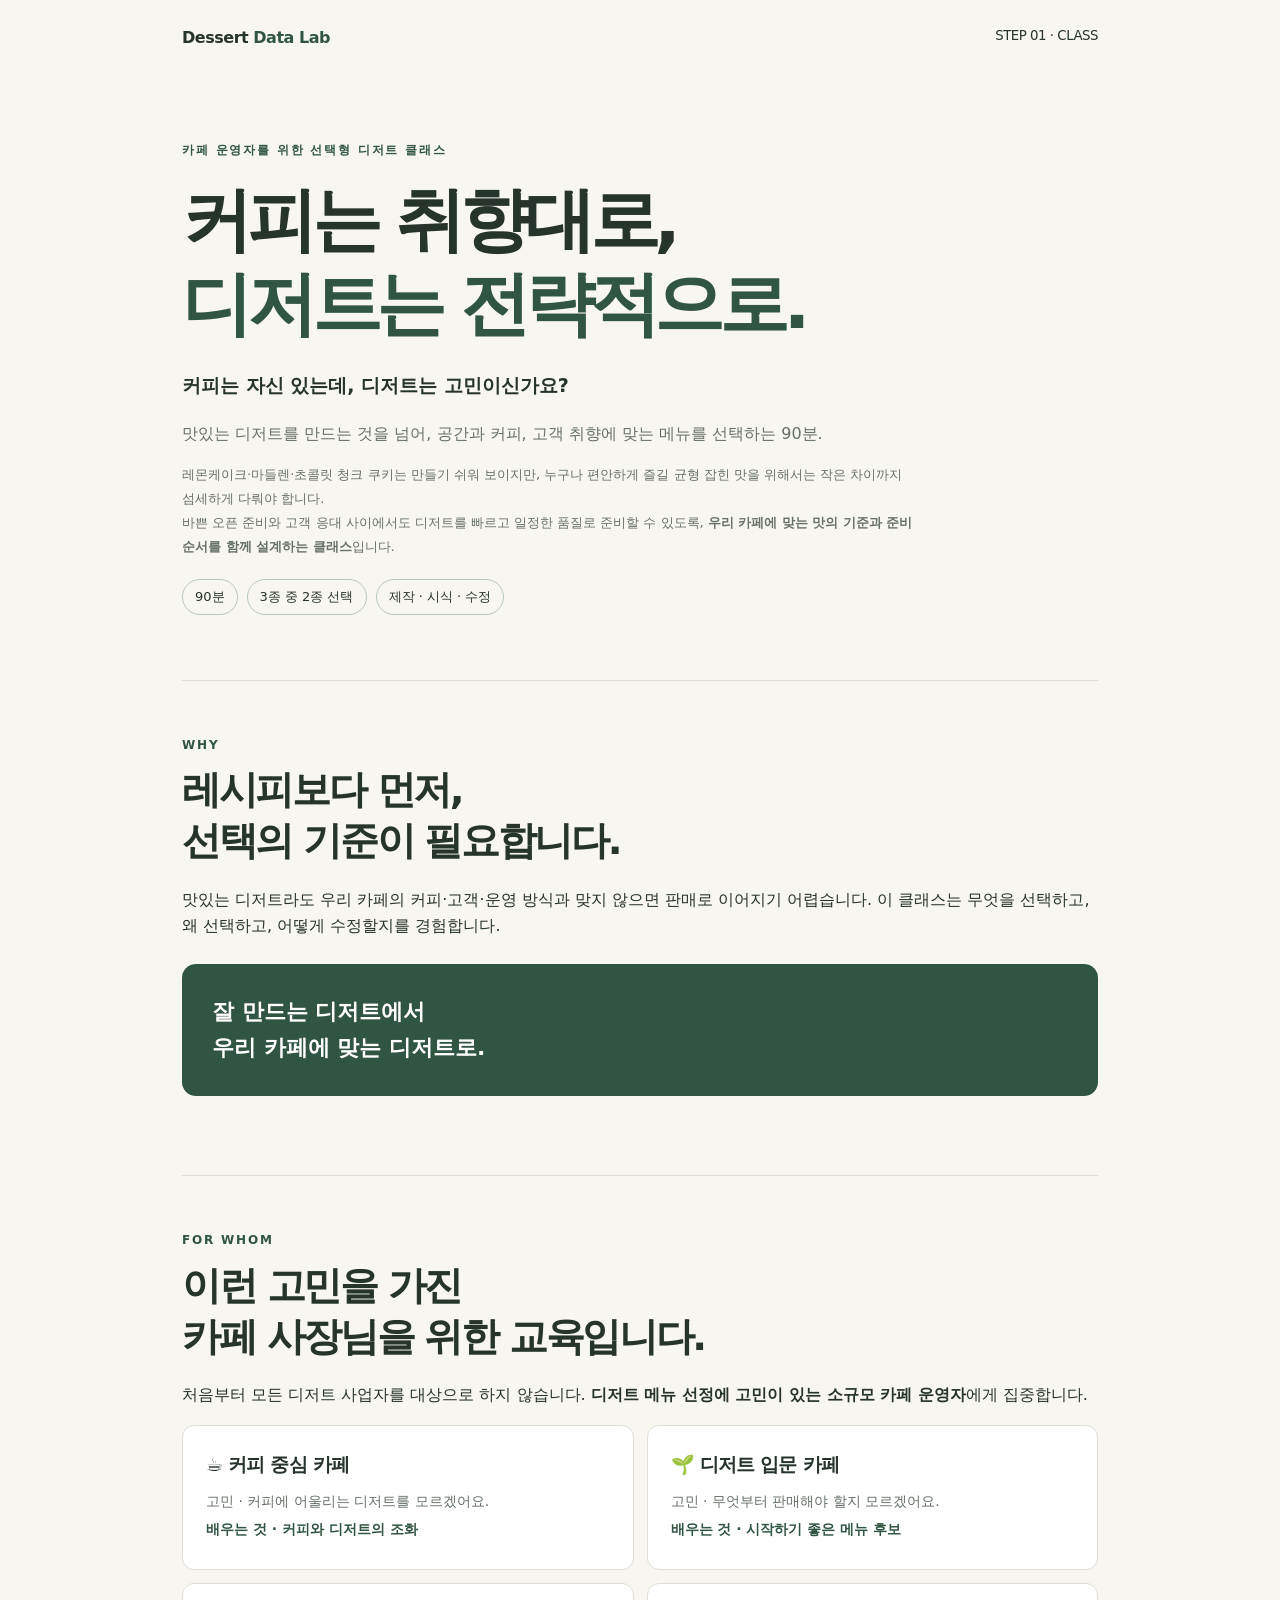
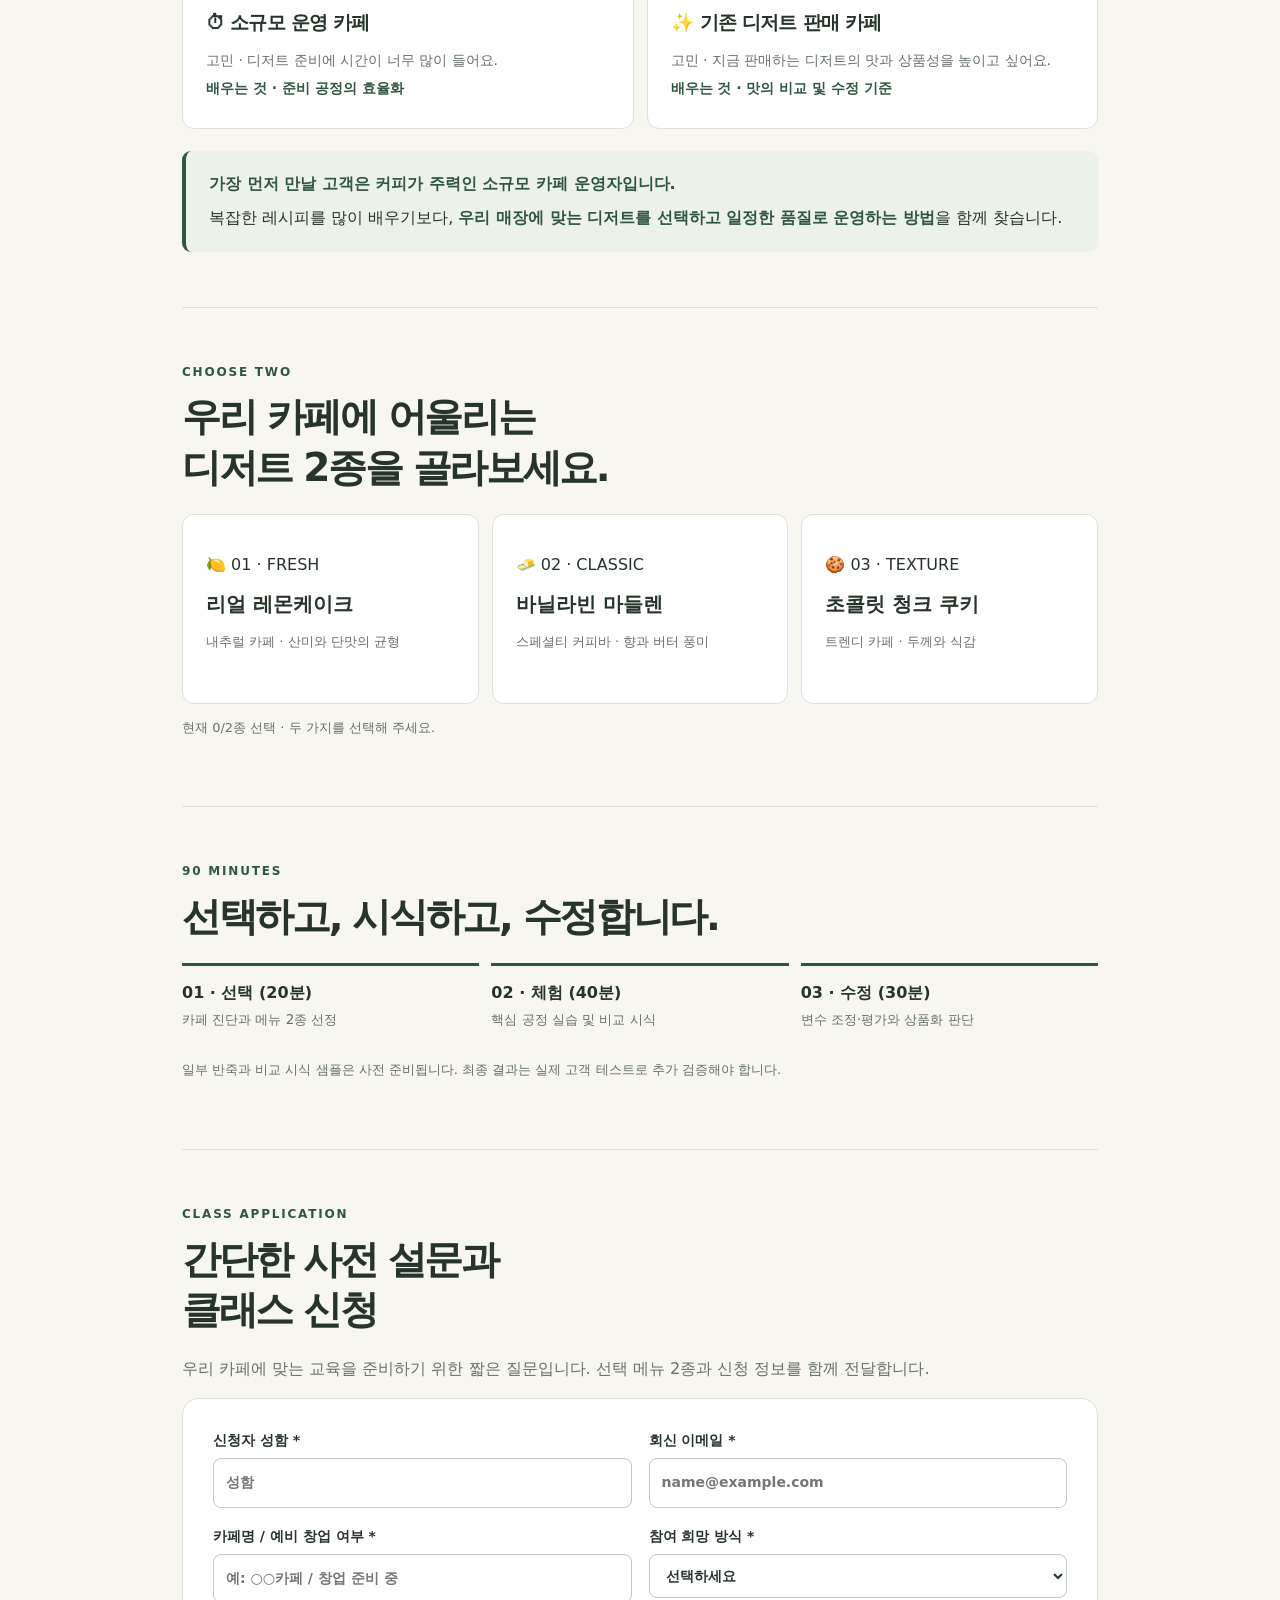
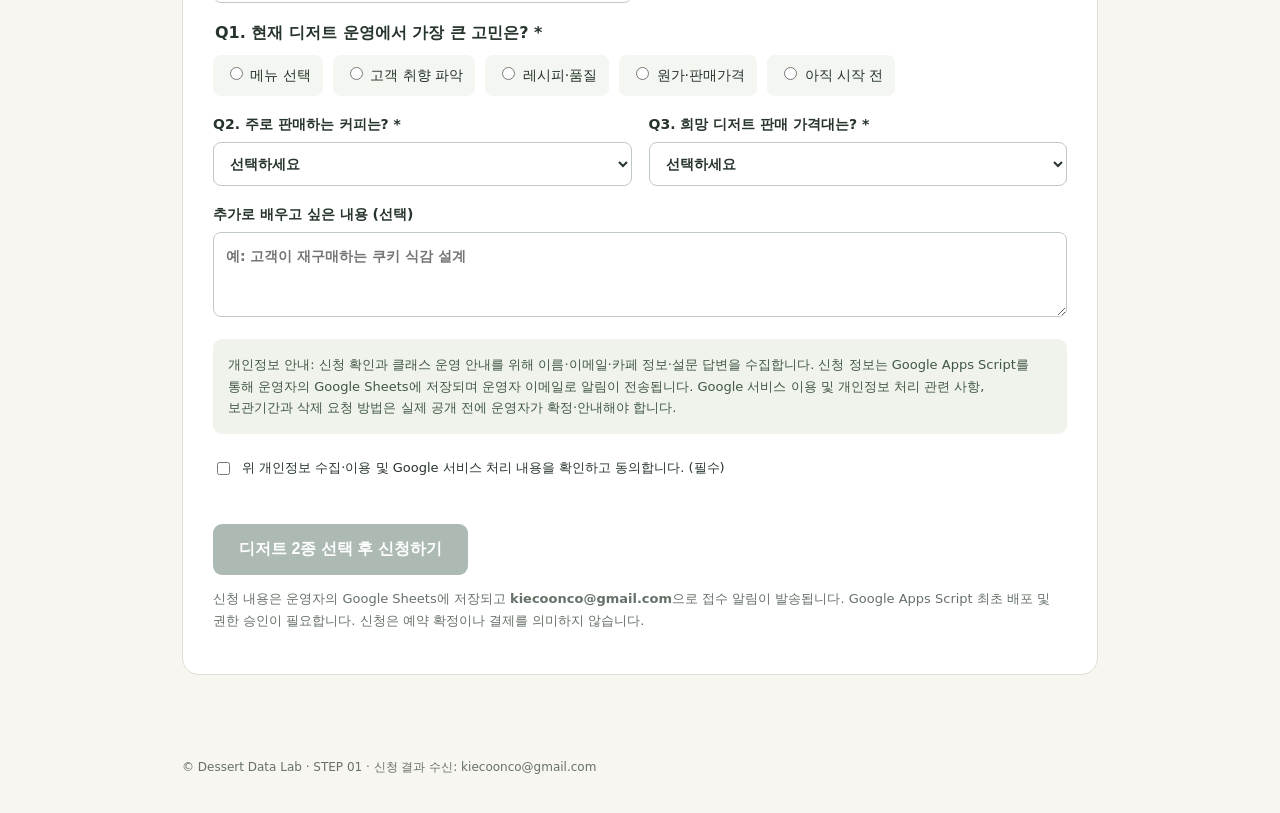
==== commit cc96f6dc: "Update index.html" ====
--- a/index.html
+++ b/index.html
@@ -1,8 +1,9 @@
 <!doctype html><html lang="ko"><head><meta charset="utf-8"><meta name="viewport" content="width=device-width,initial-scale=1"><meta name="description" content="Dessert Data Lab 첫 미니클래스. 카페 맞춤 디저트 2종을 선택하고 90분간 체험합니다."><title>Dessert Data Lab | 클래스 신청</title><style>
-:root{--bg:#f8f6f0;--ink:#26342b;--green:#315543;--line:#dedfd6;--muted:#667168}*{box-sizing:border-box}body{margin:0;background:var(--bg);font-family:system-ui,'Apple SD Gothic Neo','Noto Sans KR',sans-serif;color:var(--ink);line-height:1.65;word-break:keep-all}main,header,footer{max-width:960px;margin:auto;padding-left:22px;padding-right:22px}header{padding-top:25px;padding-bottom:25px;font-weight:800;letter-spacing:-.03em}header span{color:var(--green)}.hero{padding:65px 0 65px}.eyebrow{font-size:12px;letter-spacing:.15em;font-weight:800;color:var(--green)}h1{font-size:clamp(38px,6.5vw,70px);line-height:1.2;letter-spacing:-.075em;margin:17px 0 24px}h1 em{color:var(--green);font-style:normal}h2{font-size:clamp(27px,3.5vw,39px);line-height:1.3;letter-spacing:-.06em;margin:10px 0 20px}.lead{font-size:19px;font-weight:650}.muted{color:var(--muted)}section{border-top:1px solid var(--line);padding:55px 0}.quote{background:var(--green);color:white;border-radius:14px;padding:30px;font-size:22px;font-weight:750;margin:24px 0}.chips{display:flex;gap:9px;flex-wrap:wrap}.chip{border:1px solid #b7c9b7;border-radius:30px;padding:6px 12px;font-size:13px}.grid{display:grid;grid-template-columns:repeat(3,1fr);gap:13px}.card{border:1px solid var(--line);background:white;border-radius:12px;padding:23px;text-align:left;min-height:190px;font:inherit;color:inherit}.card h3{font-size:20px;line-height:1.35;margin:12px 0 6px}.card p{font-size:13px;color:var(--muted)}.card[aria-pressed=true]{border:2px solid var(--green);padding:22px;background:#eff5ea}.card[aria-pressed=true]::after{content:'✓ 선택됨';color:var(--green);font-size:13px;font-weight:800}.flow{display:grid;grid-template-columns:repeat(3,1fr);gap:12px}.flow div{border-top:3px solid var(--green);padding:14px 0}.flow strong{display:block}.flow small{color:var(--muted)}.formbox{background:#fff;border:1px solid var(--line);border-radius:17px;padding:30px}.formgrid{display:grid;grid-template-columns:1fr 1fr;gap:17px}.field{display:block;font-size:14px;font-weight:700}.field input,.field select,.field textarea{display:block;width:100%;margin-top:6px;padding:12px;border:1px solid #bfcac0;border-radius:8px;background:white;color:var(--ink);font:inherit}.field textarea{min-height:85px;resize:vertical}.wide{grid-column:1/-1}.question{border:0;padding:0;margin:0}.question legend{font-weight:750;margin-bottom:9px}.choices{display:flex;flex-wrap:wrap;gap:10px}.choices label{background:#f4f6f1;padding:9px 12px;border-radius:8px;font-size:14px}.consent{display:flex;align-items:flex-start;gap:9px;margin-top:23px;font-size:13px}.consent input{margin-top:5px}.button{display:inline-block;border:0;background:var(--green);color:white;font-size:16px;font-weight:750;padding:15px 26px;border-radius:9px;cursor:pointer}.button:disabled{opacity:.4;cursor:not-allowed}.help{font-size:13px;color:var(--muted)}.note{background:#f0f3eb;padding:15px;border-radius:9px;font-size:13px;color:#405747}.status{color:#a24a31;font-size:13px;min-height:20px}footer{padding-top:28px;padding-bottom:35px;color:var(--muted);font-size:12px}@media(max-width:700px){.grid,.flow,.formgrid{grid-template-columns:1fr}.hero{padding:42px 0}.formbox{padding:19px}.card{min-height:0}section{padding:42px 0}}</style></head><body>
+:root{--bg:#f8f6f0;--ink:#26342b;--green:#315543;--line:#dedfd6;--muted:#667168}*{box-sizing:border-box}body{margin:0;background:var(--bg);font-family:system-ui,'Apple SD Gothic Neo','Noto Sans KR',sans-serif;color:var(--ink);line-height:1.65;word-break:keep-all}main,header,footer{max-width:960px;margin:auto;padding-left:22px;padding-right:22px}header{padding-top:25px;padding-bottom:25px;font-weight:800;letter-spacing:-.03em}header span{color:var(--green)}.hero{padding:65px 0 65px}.eyebrow{font-size:12px;letter-spacing:.15em;font-weight:800;color:var(--green)}h1{font-size:clamp(38px,6.5vw,70px);line-height:1.2;letter-spacing:-.075em;margin:17px 0 24px}h1 em{color:var(--green);font-style:normal}h2{font-size:clamp(27px,3.5vw,39px);line-height:1.3;letter-spacing:-.06em;margin:10px 0 20px}.lead{font-size:19px;font-weight:650}.muted{color:var(--muted)}section{border-top:1px solid var(--line);padding:55px 0}.quote{background:var(--green);color:white;border-radius:14px;padding:30px;font-size:22px;font-weight:750;margin:24px 0}.chips{display:flex;gap:9px;flex-wrap:wrap}.chip{border:1px solid #b7c9b7;border-radius:30px;padding:6px 12px;font-size:13px}.grid{display:grid;grid-template-columns:repeat(3,1fr);gap:13px}.card{border:1px solid var(--line);background:white;border-radius:12px;padding:23px;text-align:left;min-height:190px;font:inherit;color:inherit}.card h3{font-size:20px;line-height:1.35;margin:12px 0 6px}.card p{font-size:13px;color:var(--muted)}.card[aria-pressed=true]{border:2px solid var(--green);padding:22px;background:#eff5ea}.card[aria-pressed=true]::after{content:'✓ 선택됨';color:var(--green);font-size:13px;font-weight:800}.flow{display:grid;grid-template-columns:repeat(3,1fr);gap:12px}.flow div{border-top:3px solid var(--green);padding:14px 0}.flow strong{display:block}.flow small{color:var(--muted)}.formbox{background:#fff;border:1px solid var(--line);border-radius:17px;padding:30px}.formgrid{display:grid;grid-template-columns:1fr 1fr;gap:17px}.field{display:block;font-size:14px;font-weight:700}.field input,.field select,.field textarea{display:block;width:100%;margin-top:6px;padding:12px;border:1px solid #bfcac0;border-radius:8px;background:white;color:var(--ink);font:inherit}.field textarea{min-height:85px;resize:vertical}.wide{grid-column:1/-1}.question{border:0;padding:0;margin:0}.question legend{font-weight:750;margin-bottom:9px}.choices{display:flex;flex-wrap:wrap;gap:10px}.choices label{background:#f4f6f1;padding:9px 12px;border-radius:8px;font-size:14px}.consent{display:flex;align-items:flex-start;gap:9px;margin-top:23px;font-size:13px}.consent input{margin-top:5px}.button{display:inline-block;border:0;background:var(--green);color:white;font-size:16px;font-weight:750;padding:15px 26px;border-radius:9px;cursor:pointer}.button:disabled{opacity:.4;cursor:not-allowed}.help{font-size:13px;color:var(--muted)}.note{background:#f0f3eb;padding:15px;border-radius:9px;font-size:13px;color:#405747}.status{color:#a24a31;font-size:13px;min-height:20px}footer{padding-top:28px;padding-bottom:35px;color:var(--muted);font-size:12px}@media(max-width:700px){.grid,.flow,.formgrid{grid-template-columns:1fr}.hero{padding:42px 0}.formbox{padding:19px}.card{min-height:0}section{padding:42px 0}}.audience-grid{display:grid;grid-template-columns:repeat(2,minmax(0,1fr));gap:13px}.audience-card{background:#fff;border:1px solid var(--line);border-radius:12px;padding:23px}.audience-card h3{font-size:19px;margin:0 0 10px;letter-spacing:-.04em}.audience-card p{margin:5px 0;font-size:14px}.audience-card .value{color:var(--green);font-weight:750}.audience-focus{margin-top:22px;padding:20px 23px;background:#edf2e9;border-left:4px solid var(--green);border-radius:9px}.audience-focus strong{color:var(--green)}@media(max-width:700px){.audience-grid{grid-template-columns:1fr}}</style></head><body>
 <header>Dessert <span>Data Lab</span> <small style="float:right;font-weight:500">STEP 01 · CLASS</small></header><main><div class="hero"><div class="eyebrow">카페 운영자를 위한 선택형 디저트 클래스</div><h1>커피는 취향대로,<br><em>디저트는 전략적으로.</em></h1><p class="lead">커피는 자신 있는데, 디저트는 고민이신가요?</p><p class="muted">맛있는 디저트를 만드는 것을 넘어, 공간과 커피, 고객 취향에 맞는 메뉴를 선택하는 90분.</p><p class="muted" style="font-size:13px;line-height:1.85;max-width:750px;margin:12px 0 20px">레몬케이크·마들렌·초콜릿 청크 쿠키는 만들기 쉬워 보이지만, 누구나 편안하게 즐길 균형 잡힌 맛을 위해서는 작은 차이까지 섬세하게 다뤄야 합니다.<br>바쁜 오픈 준비와 고객 응대 사이에서도 디저트를 빠르고 일정한 품질로 준비할 수 있도록, <strong>우리 카페에 맞는 맛의 기준과 준비 순서를 함께 설계하는 클래스</strong>입니다.</p><div class="chips"><span class="chip">90분</span><span class="chip">3종 중 2종 선택</span><span class="chip">제작 · 시식 · 수정</span></div></div>
 <section><div class="eyebrow">WHY</div><h2>레시피보다 먼저,<br>선택의 기준이 필요합니다.</h2><p>맛있는 디저트라도 우리 카페의 커피·고객·운영 방식과 맞지 않으면 판매로 이어지기 어렵습니다. 이 클래스는 무엇을 선택하고, 왜 선택하고, 어떻게 수정할지를 경험합니다.</p><div class="quote">잘 만드는 디저트에서<br>우리 카페에 맞는 디저트로.</div></section>
+<section id="audience" aria-labelledby="audience-title"><div class="eyebrow">FOR WHOM</div><h2 id="audience-title">이런 고민을 가진<br>카페 사장님을 위한 교육입니다.</h2><p>처음부터 모든 디저트 사업자를 대상으로 하지 않습니다. <strong>디저트 메뉴 선정에 고민이 있는 소규모 카페 운영자</strong>에게 집중합니다.</p><div class="audience-grid"><article class="audience-card"><h3>☕ 커피 중심 카페</h3><p class="muted">고민 · 커피에 어울리는 디저트를 모르겠어요.</p><p class="value">배우는 것 · 커피와 디저트의 조화</p></article><article class="audience-card"><h3>🌱 디저트 입문 카페</h3><p class="muted">고민 · 무엇부터 판매해야 할지 모르겠어요.</p><p class="value">배우는 것 · 시작하기 좋은 메뉴 후보</p></article><article class="audience-card"><h3>⏱ 소규모 운영 카페</h3><p class="muted">고민 · 디저트 준비에 시간이 너무 많이 들어요.</p><p class="value">배우는 것 · 준비 공정의 효율화</p></article><article class="audience-card"><h3>✨ 기존 디저트 판매 카페</h3><p class="muted">고민 · 지금 판매하는 디저트의 맛과 상품성을 높이고 싶어요.</p><p class="value">배우는 것 · 맛의 비교 및 수정 기준</p></article></div><div class="audience-focus"><strong>가장 먼저 만날 고객은 커피가 주력인 소규모 카페 운영자입니다.</strong><p style="margin:8px 0 0">복잡한 레시피를 많이 배우기보다, <strong>우리 매장에 맞는 디저트를 선택하고 일정한 품질로 운영하는 방법</strong>을 함께 찾습니다.</p></div></section>
 <section><div class="eyebrow">CHOOSE TWO</div><h2>우리 카페에 어울리는<br>디저트 2종을 골라보세요.</h2><div class="grid" id="cards"><button class="card" type="button" aria-pressed="false" data-menu="리얼 레몬케이크"><span>🍋 01 · FRESH</span><h3>리얼 레몬케이크</h3><p>내추럴 카페 · 산미와 단맛의 균형</p></button><button class="card" type="button" aria-pressed="false" data-menu="바닐라빈 마들렌"><span>🧈 02 · CLASSIC</span><h3>바닐라빈 마들렌</h3><p>스페셜티 커피바 · 향과 버터 풍미</p></button><button class="card" type="button" aria-pressed="false" data-menu="초콜릿 청크 쿠키"><span>🍪 03 · TEXTURE</span><h3>초콜릿 청크 쿠키</h3><p>트렌디 카페 · 두께와 식감</p></button></div><p id="menuStatus" class="help" role="status">관심 있는 2종을 선택하면 아래 신청서에 자동 반영됩니다.</p></section>
 <section><div class="eyebrow">90 MINUTES</div><h2>선택하고, 시식하고, 수정합니다.</h2><div class="flow"><div><strong>01 · 선택 (20분)</strong><small>카페 진단과 메뉴 2종 선정</small></div><div><strong>02 · 체험 (40분)</strong><small>핵심 공정 실습 및 비교 시식</small></div><div><strong>03 · 수정 (30분)</strong><small>변수 조정·평가와 상품화 판단</small></div></div><p class="help">일부 반죽과 비교 시식 샘플은 사전 준비됩니다. 최종 결과는 실제 고객 테스트로 추가 검증해야 합니다.</p></section>
 <section id="apply"><div class="eyebrow">CLASS APPLICATION</div><h2>간단한 사전 설문과<br>클래스 신청</h2><p class="muted">우리 카페에 맞는 교육을 준비하기 위한 짧은 질문입니다. 선택 메뉴 2종과 신청 정보를 함께 전달합니다.</p><div class="formbox"><form id="application" action="" method="POST" target="ddlSubmitFrame"><input type="hidden" name="request_id" id="requestId"><input type="hidden" name="privacy_consent" value="yes"><input type="text" name="website" style="display:none" tabindex="-1" autocomplete="off"><input type="hidden" name="선택 디저트 2종" id="selectedMenus"><input type="hidden" name="클래스" value="커피는 취향대로, 디저트는 전략적으로 - STEP 01 (90분)"><div class="formgrid"><label class="field">신청자 성함 *<input required maxlength="50" name="신청자 성함" autocomplete="name" placeholder="성함"></label><label class="field">회신 이메일 *<input required type="email" maxlength="120" name="email" autocomplete="email" placeholder="name@example.com"></label><label class="field">카페명 / 예비 창업 여부 *<input required maxlength="100" name="카페명 또는 창업상태" placeholder="예: ○○카페 / 창업 준비 중"></label><label class="field">참여 희망 방식 *<select required name="참여 방식"><option value="">선택하세요</option><option>오프라인</option><option>온라인</option><option>둘 다 가능</option></select></label><fieldset class="question wide"><legend>Q1. 현재 디저트 운영에서 가장 큰 고민은? *</legend><div class="choices"><label><input required type="radio" name="가장 큰 고민" value="메뉴 선택"> 메뉴 선택</label><label><input type="radio" name="가장 큰 고민" value="고객 취향 파악"> 고객 취향 파악</label><label><input type="radio" name="가장 큰 고민" value="레시피·품질"> 레시피·품질</label><label><input type="radio" name="가장 큰 고민" value="원가·판매가격"> 원가·판매가격</label><label><input type="radio" name="가장 큰 고민" value="아직 시작 전"> 아직 시작 전</label></div></fieldset><label class="field">Q2. 주로 판매하는 커피는? *<select required name="주력 커피"><option value="">선택하세요</option><option>산미 중심</option><option>고소한 타입</option><option>라테 중심</option><option>다양한 커피</option><option>창업 준비 중</option></select></label><label class="field">Q3. 희망 디저트 판매 가격대는? *<select required name="희망 판매가격"><option value="">선택하세요</option><option>3,000~3,999원</option><option>4,000~4,999원</option><option>5,000~5,999원</option><option>6,000원 이상</option><option>미정</option></select></label><label class="field wide">추가로 배우고 싶은 내용 (선택)<textarea name="추가 요청사항" maxlength="500" placeholder="예: 고객이 재구매하는 쿠키 식감 설계"></textarea></label></div><div class="note" style="margin-top:22px">개인정보 안내: 신청 확인과 클래스 운영 안내를 위해 이름·이메일·카페 정보·설문 답변을 수집합니다. 신청 정보는 Google Apps Script를 통해 운영자의 Google Sheets에 저장되며 운영자 이메일로 알림이 전송됩니다. Google 서비스 이용 및 개인정보 처리 관련 사항, 보관기간과 삭제 요청 방법은 실제 공개 전에 운영자가 확정·안내해야 합니다.</div><label class="consent"><input type="checkbox" id="privacy" required><span>위 개인정보 수집·이용 및 Google 서비스 처리 내용을 확인하고 동의합니다. (필수)</span></label><p id="formStatus" class="status" role="status"></p><button class="button" id="submitBtn" type="submit" disabled>디저트 2종 선택 후 신청하기</button><p class="help">신청 내용은 운영자의 Google Sheets에 저장되고 <strong>kiecoonco@gmail.com</strong>으로 접수 알림이 발송됩니다. Google Apps Script 최초 배포 및 권한 승인이 필요합니다. 신청은 예약 확정이나 결제를 의미하지 않습니다.</p></form><iframe name="ddlSubmitFrame" id="ddlSubmitFrame" title="신청 전송 결과" style="display:none"></iframe></div></section></main><footer>© Dessert Data Lab · STEP 01 · 신청 결과 수신: kiecoonco@gmail.com</footer><script>
-const cards=[...document.querySelectorAll('[data-menu]')],status=document.querySelector('#menuStatus'),hidden=document.querySelector('#selectedMenus'),submit=document.querySelector('#submitBtn'),form=document.querySelector('#application');function sync(){const names=cards.filter(c=>c.getAttribute('aria-pressed')==='true').map(c=>c.dataset.menu);hidden.value=names.join(' / ');submit.disabled=names.length!==2;submit.textContent=names.length===2?'클래스 신청서 제출하기':'디저트 2종 선택 후 신청하기';status.textContent=names.length===2?'선택 완료: '+names.join(' + '):'현재 '+names.length+'/2종 선택 · 두 가지를 선택해 주세요.'}cards.forEach(c=>c.addEventListener('click',()=>{const active=c.getAttribute('aria-pressed')==='true';if(!active&&cards.filter(x=>x.getAttribute('aria-pressed')==='true').length>=2){status.textContent='2종까지만 선택할 수 있습니다. 기존 선택을 해제한 뒤 다시 선택하세요.';return}c.setAttribute('aria-pressed',String(!active));sync()}));const APP_SCRIPT_URL='https://script.google.com/macros/s/AKfycby0N2M6gTLi5gm4WY4BXeDyUhN29yz2CR1V6HWlbUCcD0-8sFgCMDJN7n9ROM5Yzfcq/exec';let pendingId=null;let pendingTimeout=null;window.addEventListener('message',event=>{if(!pendingId||!event.data||event.data.source!=='ddl-gas-step2'||event.data.requestId!==pendingId)return;if(!/^https:\/\/(?:script\.google\.com|script\.googleusercontent\.com|[^/]*\.googleusercontent\.com)$/.test(event.origin))return;clearTimeout(pendingTimeout);pendingId=null;document.querySelector('#formStatus').textContent=event.data.message;submit.disabled=false;submit.textContent=event.data.ok?'신청서 다시 제출하기':'클래스 신청서 제출하기';if(event.data.ok){form.reset();cards.forEach(c=>c.setAttribute('aria-pressed','false'));sync();document.querySelector('#formStatus').textContent=event.data.message;}});form.addEventListener('submit',e=>{if(APP_SCRIPT_URL.includes('PASTE_YOUR_')){e.preventDefault();document.querySelector('#formStatus').textContent='관리자가 Google Apps Script 배포 URL을 먼저 설정해야 합니다.';return}if(!hidden.value||hidden.value.split(' / ').length!==2){e.preventDefault();document.querySelector('#formStatus').textContent='디저트 2종을 먼저 선택해 주세요.';document.querySelector('#cards').scrollIntoView({behavior:'smooth'});return}if(!form.checkValidity()){e.preventDefault();form.reportValidity();return}pendingId=(Date.now().toString(36)+'-'+Math.random().toString(36).slice(2));document.querySelector('#requestId').value=pendingId;form.action=APP_SCRIPT_URL;submit.disabled=true;submit.textContent='신청 정보 전송 중…';document.querySelector('#formStatus').textContent='신청 내용을 전송하고 있습니다…';clearTimeout(pendingTimeout);pendingTimeout=setTimeout(()=>{if(!pendingId)return;pendingId=null;submit.disabled=false;submit.textContent='클래스 신청서 제출하기';document.querySelector('#formStatus').textContent='응답을 확인하지 못했습니다. 중복 신청을 피하려면 운영자에게 접수 여부를 먼저 확인해 주세요.'},25000)});sync();</script></body></html>
+const cards=[...document.querySelectorAll('[data-menu]')],status=document.querySelector('#menuStatus'),hidden=document.querySelector('#selectedMenus'),submit=document.querySelector('#submitBtn'),form=document.querySelector('#application');function sync(){const names=cards.filter(c=>c.getAttribute('aria-pressed')==='true').map(c=>c.dataset.menu);hidden.value=names.join(' / ');submit.disabled=names.length!==2;submit.textContent=names.length===2?'클래스 신청서 제출하기':'디저트 2종 선택 후 신청하기';status.textContent=names.length===2?'선택 완료: '+names.join(' + '):'현재 '+names.length+'/2종 선택 · 두 가지를 선택해 주세요.'}cards.forEach(c=>c.addEventListener('click',()=>{const active=c.getAttribute('aria-pressed')==='true';if(!active&&cards.filter(x=>x.getAttribute('aria-pressed')==='true').length>=2){status.textContent='2종까지만 선택할 수 있습니다. 기존 선택을 해제한 뒤 다시 선택하세요.';return}c.setAttribute('aria-pressed',String(!active));sync()}));const APP_SCRIPT_URL='PASTE_YOUR_GOOGLE_APPS_SCRIPT_WEB_APP_EXEC_URL_HERE';let pendingId=null;let pendingTimeout=null;window.addEventListener('message',event=>{if(!pendingId||!event.data||event.data.source!=='ddl-gas-step2'||event.data.requestId!==pendingId)return;if(!/^https:\/\/(?:script\.google\.com|script\.googleusercontent\.com|[^/]*\.googleusercontent\.com)$/.test(event.origin))return;clearTimeout(pendingTimeout);pendingId=null;document.querySelector('#formStatus').textContent=event.data.message;submit.disabled=false;submit.textContent=event.data.ok?'신청서 다시 제출하기':'클래스 신청서 제출하기';if(event.data.ok){form.reset();cards.forEach(c=>c.setAttribute('aria-pressed','false'));sync();document.querySelector('#formStatus').textContent=event.data.message;}});form.addEventListener('submit',e=>{if(APP_SCRIPT_URL.includes('PASTE_YOUR_')){e.preventDefault();document.querySelector('#formStatus').textContent='관리자가 Google Apps Script 배포 URL을 먼저 설정해야 합니다.';return}if(!hidden.value||hidden.value.split(' / ').length!==2){e.preventDefault();document.querySelector('#formStatus').textContent='디저트 2종을 먼저 선택해 주세요.';document.querySelector('#cards').scrollIntoView({behavior:'smooth'});return}if(!form.checkValidity()){e.preventDefault();form.reportValidity();return}pendingId=(Date.now().toString(36)+'-'+Math.random().toString(36).slice(2));document.querySelector('#requestId').value=pendingId;form.action=APP_SCRIPT_URL;submit.disabled=true;submit.textContent='신청 정보 전송 중…';document.querySelector('#formStatus').textContent='신청 내용을 전송하고 있습니다…';clearTimeout(pendingTimeout);pendingTimeout=setTimeout(()=>{if(!pendingId)return;pendingId=null;submit.disabled=false;submit.textContent='클래스 신청서 제출하기';document.querySelector('#formStatus').textContent='응답을 확인하지 못했습니다. 중복 신청을 피하려면 운영자에게 접수 여부를 먼저 확인해 주세요.'},25000)});sync();</script></body></html>
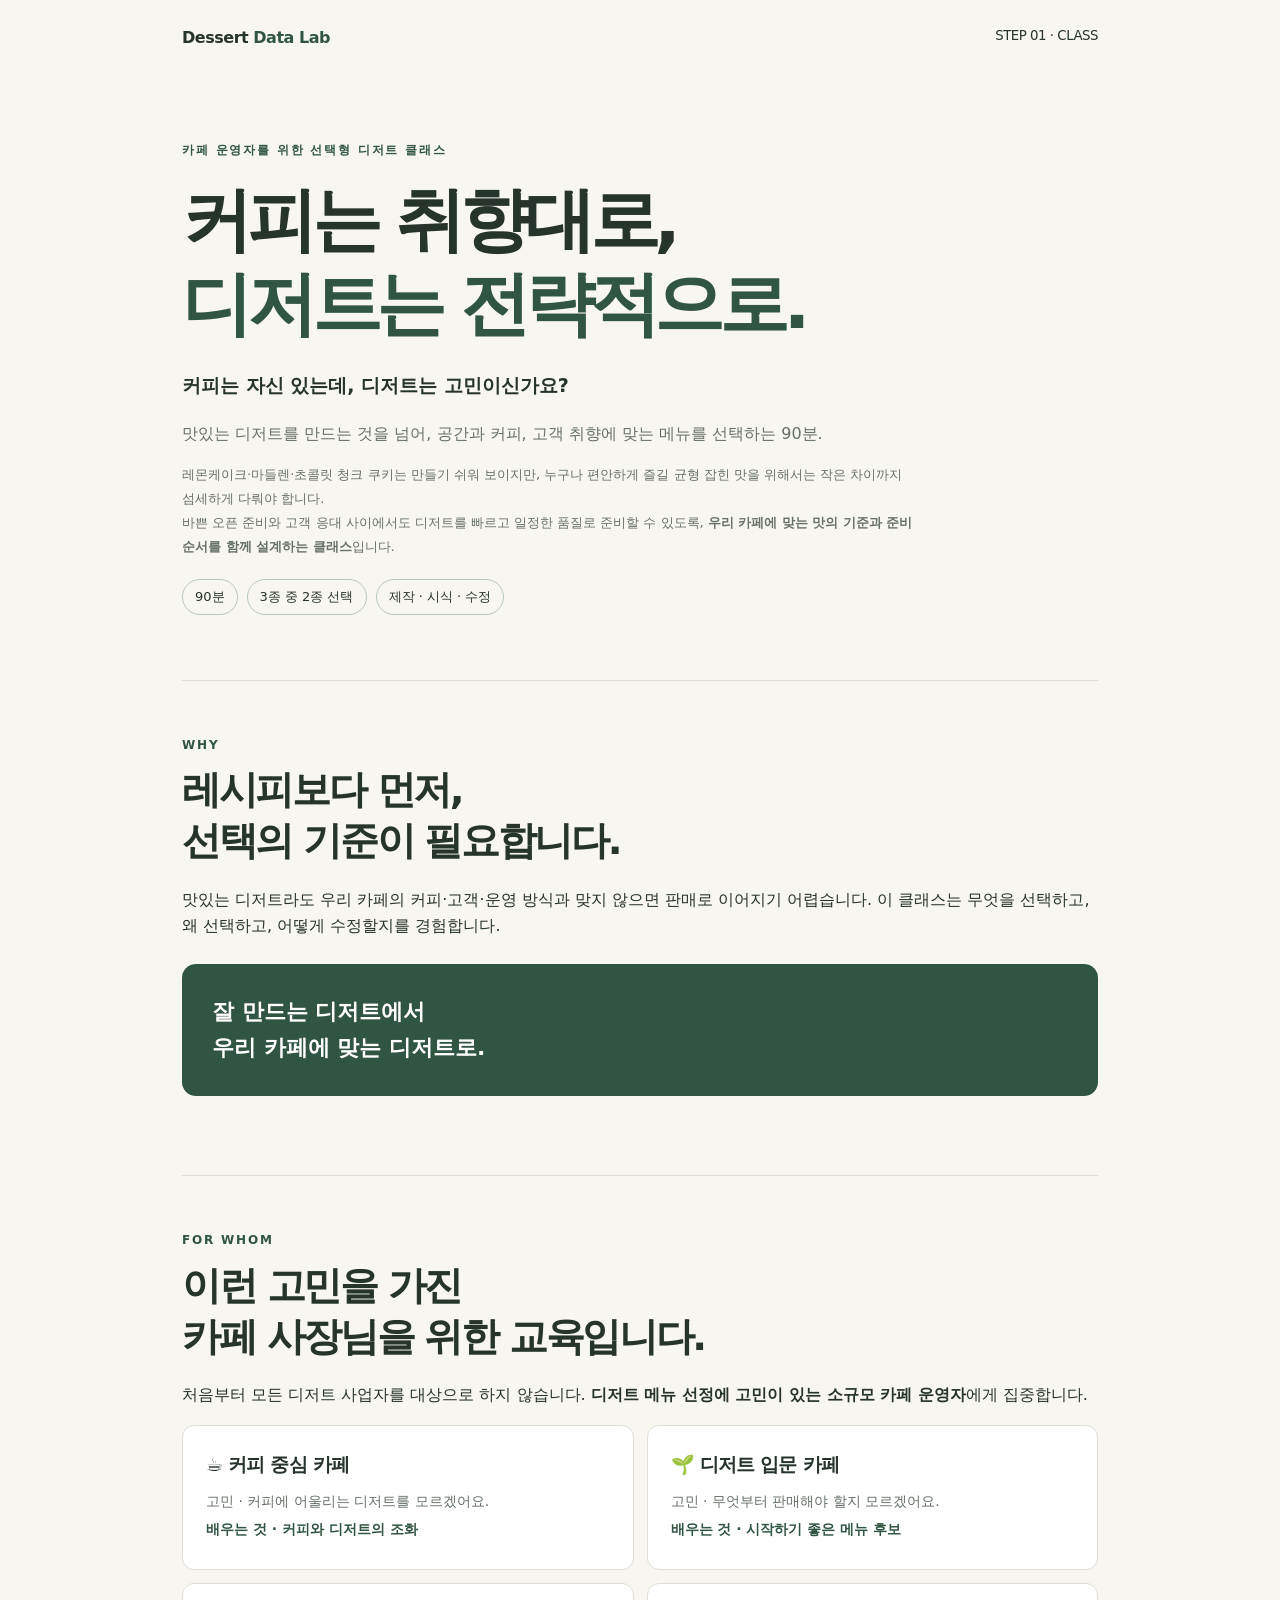
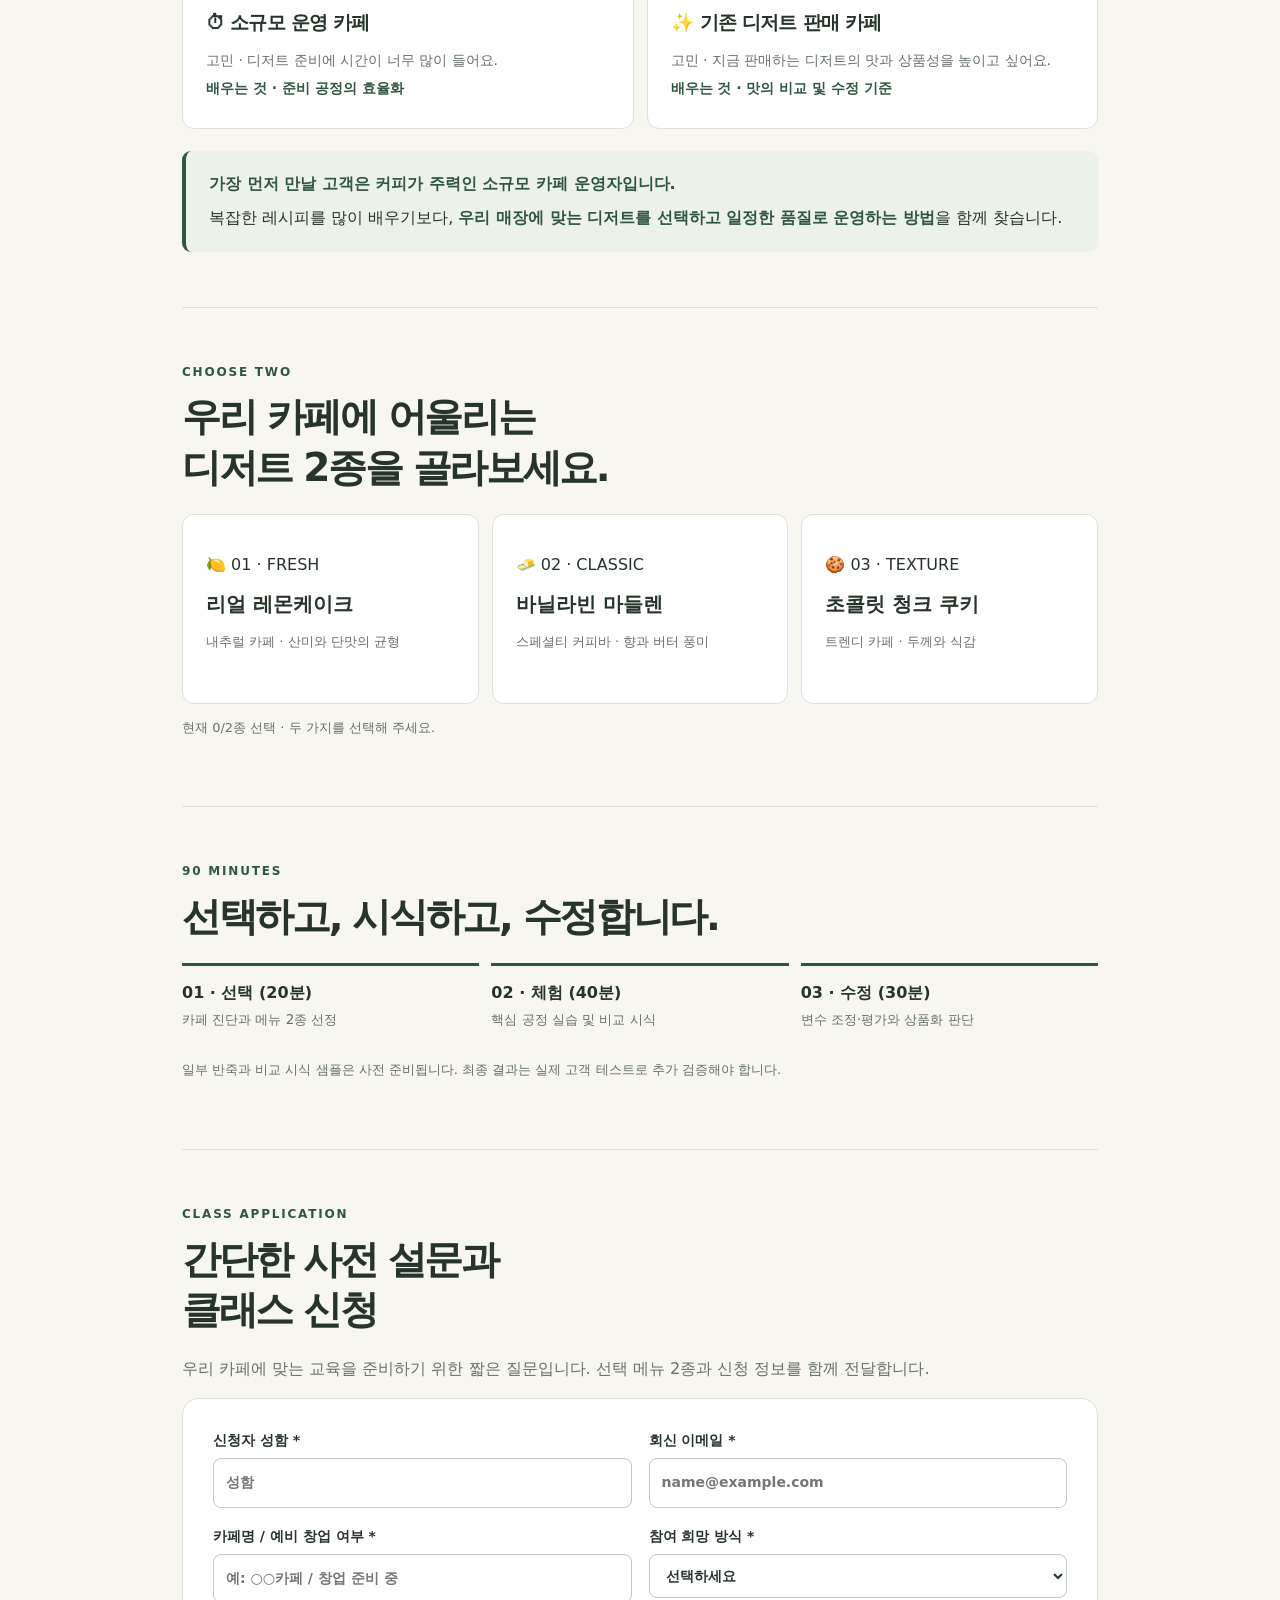
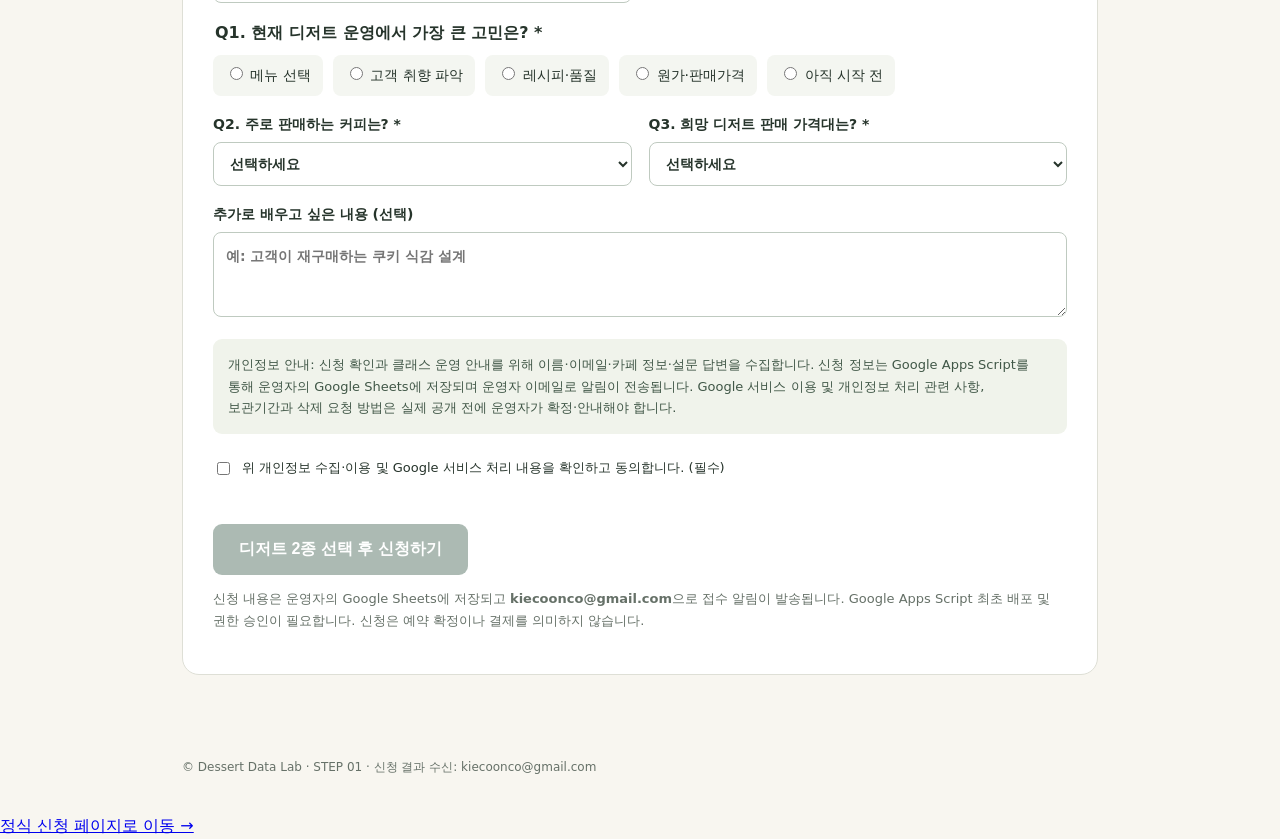
==== commit df3c9dff: "Update index.html" ====
--- a/index.html
+++ b/index.html
@@ -6,4 +6,6 @@
 <section><div class="eyebrow">CHOOSE TWO</div><h2>우리 카페에 어울리는<br>디저트 2종을 골라보세요.</h2><div class="grid" id="cards"><button class="card" type="button" aria-pressed="false" data-menu="리얼 레몬케이크"><span>🍋 01 · FRESH</span><h3>리얼 레몬케이크</h3><p>내추럴 카페 · 산미와 단맛의 균형</p></button><button class="card" type="button" aria-pressed="false" data-menu="바닐라빈 마들렌"><span>🧈 02 · CLASSIC</span><h3>바닐라빈 마들렌</h3><p>스페셜티 커피바 · 향과 버터 풍미</p></button><button class="card" type="button" aria-pressed="false" data-menu="초콜릿 청크 쿠키"><span>🍪 03 · TEXTURE</span><h3>초콜릿 청크 쿠키</h3><p>트렌디 카페 · 두께와 식감</p></button></div><p id="menuStatus" class="help" role="status">관심 있는 2종을 선택하면 아래 신청서에 자동 반영됩니다.</p></section>
 <section><div class="eyebrow">90 MINUTES</div><h2>선택하고, 시식하고, 수정합니다.</h2><div class="flow"><div><strong>01 · 선택 (20분)</strong><small>카페 진단과 메뉴 2종 선정</small></div><div><strong>02 · 체험 (40분)</strong><small>핵심 공정 실습 및 비교 시식</small></div><div><strong>03 · 수정 (30분)</strong><small>변수 조정·평가와 상품화 판단</small></div></div><p class="help">일부 반죽과 비교 시식 샘플은 사전 준비됩니다. 최종 결과는 실제 고객 테스트로 추가 검증해야 합니다.</p></section>
 <section id="apply"><div class="eyebrow">CLASS APPLICATION</div><h2>간단한 사전 설문과<br>클래스 신청</h2><p class="muted">우리 카페에 맞는 교육을 준비하기 위한 짧은 질문입니다. 선택 메뉴 2종과 신청 정보를 함께 전달합니다.</p><div class="formbox"><form id="application" action="" method="POST" target="ddlSubmitFrame"><input type="hidden" name="request_id" id="requestId"><input type="hidden" name="privacy_consent" value="yes"><input type="text" name="website" style="display:none" tabindex="-1" autocomplete="off"><input type="hidden" name="선택 디저트 2종" id="selectedMenus"><input type="hidden" name="클래스" value="커피는 취향대로, 디저트는 전략적으로 - STEP 01 (90분)"><div class="formgrid"><label class="field">신청자 성함 *<input required maxlength="50" name="신청자 성함" autocomplete="name" placeholder="성함"></label><label class="field">회신 이메일 *<input required type="email" maxlength="120" name="email" autocomplete="email" placeholder="name@example.com"></label><label class="field">카페명 / 예비 창업 여부 *<input required maxlength="100" name="카페명 또는 창업상태" placeholder="예: ○○카페 / 창업 준비 중"></label><label class="field">참여 희망 방식 *<select required name="참여 방식"><option value="">선택하세요</option><option>오프라인</option><option>온라인</option><option>둘 다 가능</option></select></label><fieldset class="question wide"><legend>Q1. 현재 디저트 운영에서 가장 큰 고민은? *</legend><div class="choices"><label><input required type="radio" name="가장 큰 고민" value="메뉴 선택"> 메뉴 선택</label><label><input type="radio" name="가장 큰 고민" value="고객 취향 파악"> 고객 취향 파악</label><label><input type="radio" name="가장 큰 고민" value="레시피·품질"> 레시피·품질</label><label><input type="radio" name="가장 큰 고민" value="원가·판매가격"> 원가·판매가격</label><label><input type="radio" name="가장 큰 고민" value="아직 시작 전"> 아직 시작 전</label></div></fieldset><label class="field">Q2. 주로 판매하는 커피는? *<select required name="주력 커피"><option value="">선택하세요</option><option>산미 중심</option><option>고소한 타입</option><option>라테 중심</option><option>다양한 커피</option><option>창업 준비 중</option></select></label><label class="field">Q3. 희망 디저트 판매 가격대는? *<select required name="희망 판매가격"><option value="">선택하세요</option><option>3,000~3,999원</option><option>4,000~4,999원</option><option>5,000~5,999원</option><option>6,000원 이상</option><option>미정</option></select></label><label class="field wide">추가로 배우고 싶은 내용 (선택)<textarea name="추가 요청사항" maxlength="500" placeholder="예: 고객이 재구매하는 쿠키 식감 설계"></textarea></label></div><div class="note" style="margin-top:22px">개인정보 안내: 신청 확인과 클래스 운영 안내를 위해 이름·이메일·카페 정보·설문 답변을 수집합니다. 신청 정보는 Google Apps Script를 통해 운영자의 Google Sheets에 저장되며 운영자 이메일로 알림이 전송됩니다. Google 서비스 이용 및 개인정보 처리 관련 사항, 보관기간과 삭제 요청 방법은 실제 공개 전에 운영자가 확정·안내해야 합니다.</div><label class="consent"><input type="checkbox" id="privacy" required><span>위 개인정보 수집·이용 및 Google 서비스 처리 내용을 확인하고 동의합니다. (필수)</span></label><p id="formStatus" class="status" role="status"></p><button class="button" id="submitBtn" type="submit" disabled>디저트 2종 선택 후 신청하기</button><p class="help">신청 내용은 운영자의 Google Sheets에 저장되고 <strong>kiecoonco@gmail.com</strong>으로 접수 알림이 발송됩니다. Google Apps Script 최초 배포 및 권한 승인이 필요합니다. 신청은 예약 확정이나 결제를 의미하지 않습니다.</p></form><iframe name="ddlSubmitFrame" id="ddlSubmitFrame" title="신청 전송 결과" style="display:none"></iframe></div></section></main><footer>© Dessert Data Lab · STEP 01 · 신청 결과 수신: kiecoonco@gmail.com</footer><script>
-const cards=[...document.querySelectorAll('[data-menu]')],status=document.querySelector('#menuStatus'),hidden=document.querySelector('#selectedMenus'),submit=document.querySelector('#submitBtn'),form=document.querySelector('#application');function sync(){const names=cards.filter(c=>c.getAttribute('aria-pressed')==='true').map(c=>c.dataset.menu);hidden.value=names.join(' / ');submit.disabled=names.length!==2;submit.textContent=names.length===2?'클래스 신청서 제출하기':'디저트 2종 선택 후 신청하기';status.textContent=names.length===2?'선택 완료: '+names.join(' + '):'현재 '+names.length+'/2종 선택 · 두 가지를 선택해 주세요.'}cards.forEach(c=>c.addEventListener('click',()=>{const active=c.getAttribute('aria-pressed')==='true';if(!active&&cards.filter(x=>x.getAttribute('aria-pressed')==='true').length>=2){status.textContent='2종까지만 선택할 수 있습니다. 기존 선택을 해제한 뒤 다시 선택하세요.';return}c.setAttribute('aria-pressed',String(!active));sync()}));const APP_SCRIPT_URL='PASTE_YOUR_GOOGLE_APPS_SCRIPT_WEB_APP_EXEC_URL_HERE';let pendingId=null;let pendingTimeout=null;window.addEventListener('message',event=>{if(!pendingId||!event.data||event.data.source!=='ddl-gas-step2'||event.data.requestId!==pendingId)return;if(!/^https:\/\/(?:script\.google\.com|script\.googleusercontent\.com|[^/]*\.googleusercontent\.com)$/.test(event.origin))return;clearTimeout(pendingTimeout);pendingId=null;document.querySelector('#formStatus').textContent=event.data.message;submit.disabled=false;submit.textContent=event.data.ok?'신청서 다시 제출하기':'클래스 신청서 제출하기';if(event.data.ok){form.reset();cards.forEach(c=>c.setAttribute('aria-pressed','false'));sync();document.querySelector('#formStatus').textContent=event.data.message;}});form.addEventListener('submit',e=>{if(APP_SCRIPT_URL.includes('PASTE_YOUR_')){e.preventDefault();document.querySelector('#formStatus').textContent='관리자가 Google Apps Script 배포 URL을 먼저 설정해야 합니다.';return}if(!hidden.value||hidden.value.split(' / ').length!==2){e.preventDefault();document.querySelector('#formStatus').textContent='디저트 2종을 먼저 선택해 주세요.';document.querySelector('#cards').scrollIntoView({behavior:'smooth'});return}if(!form.checkValidity()){e.preventDefault();form.reportValidity();return}pendingId=(Date.now().toString(36)+'-'+Math.random().toString(36).slice(2));document.querySelector('#requestId').value=pendingId;form.action=APP_SCRIPT_URL;submit.disabled=true;submit.textContent='신청 정보 전송 중…';document.querySelector('#formStatus').textContent='신청 내용을 전송하고 있습니다…';clearTimeout(pendingTimeout);pendingTimeout=setTimeout(()=>{if(!pendingId)return;pendingId=null;submit.disabled=false;submit.textContent='클래스 신청서 제출하기';document.querySelector('#formStatus').textContent='응답을 확인하지 못했습니다. 중복 신청을 피하려면 운영자에게 접수 여부를 먼저 확인해 주세요.'},25000)});sync();</script></body></html>
+const cards=[...document.querySelectorAll('[data-menu]')],status=document.querySelector('#menuStatus'),hidden=document.querySelector('#selectedMenus'),submit=document.querySelector('#submitBtn'),form=document.querySelector('#application');function sync(){const names=cards.filter(c=>c.getAttribute('aria-pressed')==='true').map(c=>c.dataset.menu);hidden.value=names.join(' / ');submit.disabled=names.length!==2;submit.textContent=names.length===2?'클래스 신청서 제출하기':'디저트 2종 선택 후 신청하기';status.textContent=names.length===2?'선택 완료: '+names.join(' + '):'현재 '+names.length+'/2종 선택 · 두 가지를 선택해 주세요.'}cards.forEach(c=>c.addEventListener('click',()=>{const active=c.getAttribute('aria-pressed')==='true';if(!active&&cards.filter(x=>x.getAttribute('aria-pressed')==='true').length>=2){status.textContent='2종까지만 선택할 수 있습니다. 기존 선택을 해제한 뒤 다시 선택하세요.';return}c.setAttribute('aria-pressed',String(!active));sync()}));const APP_SCRIPT_URL='https://script.google.com/macros/s/AKfycbyxU6p6_kpNmTj9Fz_n7R-uLQVF6mInHqEg4aXV6zl1VyVbUWUE5Wt1EAYdnKmMtLhw/exec';let pendingId=null;let pendingTimeout=null;window.addEventListener('message',event=>{if(!pendingId||!event.data||event.data.source!=='ddl-gas-step2'||event.data.requestId!==pendingId)return;if(!/^https:\/\/(?:script\.google\.com|script\.googleusercontent\.com|[^/]*\.googleusercontent\.com)$/.test(event.origin))return;clearTimeout(pendingTimeout);pendingId=null;document.querySelector('#formStatus').textContent=event.data.message;submit.disabled=false;submit.textContent=event.data.ok?'신청서 다시 제출하기':'클래스 신청서 제출하기';if(event.data.ok){form.reset();cards.forEach(c=>c.setAttribute('aria-pressed','false'));sync();document.querySelector('#formStatus').textContent=event.data.message;}});form.addEventListener('submit',e=>{if(APP_SCRIPT_URL.includes('PASTE_YOUR_')){e.preventDefault();document.querySelector('#formStatus').textContent='관리자가 Google Apps Script 배포 URL을 먼저 설정해야 합니다.';return}if(!hidden.value||hidden.value.split(' / ').length!==2){e.preventDefault();document.querySelector('#formStatus').textContent='디저트 2종을 먼저 선택해 주세요.';document.querySelector('#cards').scrollIntoView({behavior:'smooth'});return}if(!form.checkValidity()){e.preventDefault();form.reportValidity();return}pendingId=(Date.now().toString(36)+'-'+Math.random().toString(36).slice(2));document.querySelector('#requestId').value=pendingId;form.action=APP_SCRIPT_URL;submit.disabled=true;submit.textContent='신청 정보 전송 중…';document.querySelector('#formStatus').textContent='신청 내용을 전송하고 있습니다…';clearTimeout(pendingTimeout);pendingTimeout=setTimeout(()=>{if(!pendingId)return;pendingId=null;submit.disabled=false;submit.textContent='클래스 신청서 제출하기';document.querySelector('#formStatus').textContent='응답을 확인하지 못했습니다. 중복 신청을 피하려면 운영자에게 접수 여부를 먼저 확인해 주세요.'},25000)});sync();</script></body></html>
+
+<a href="apply/">정식 신청 페이지로 이동 →</a>
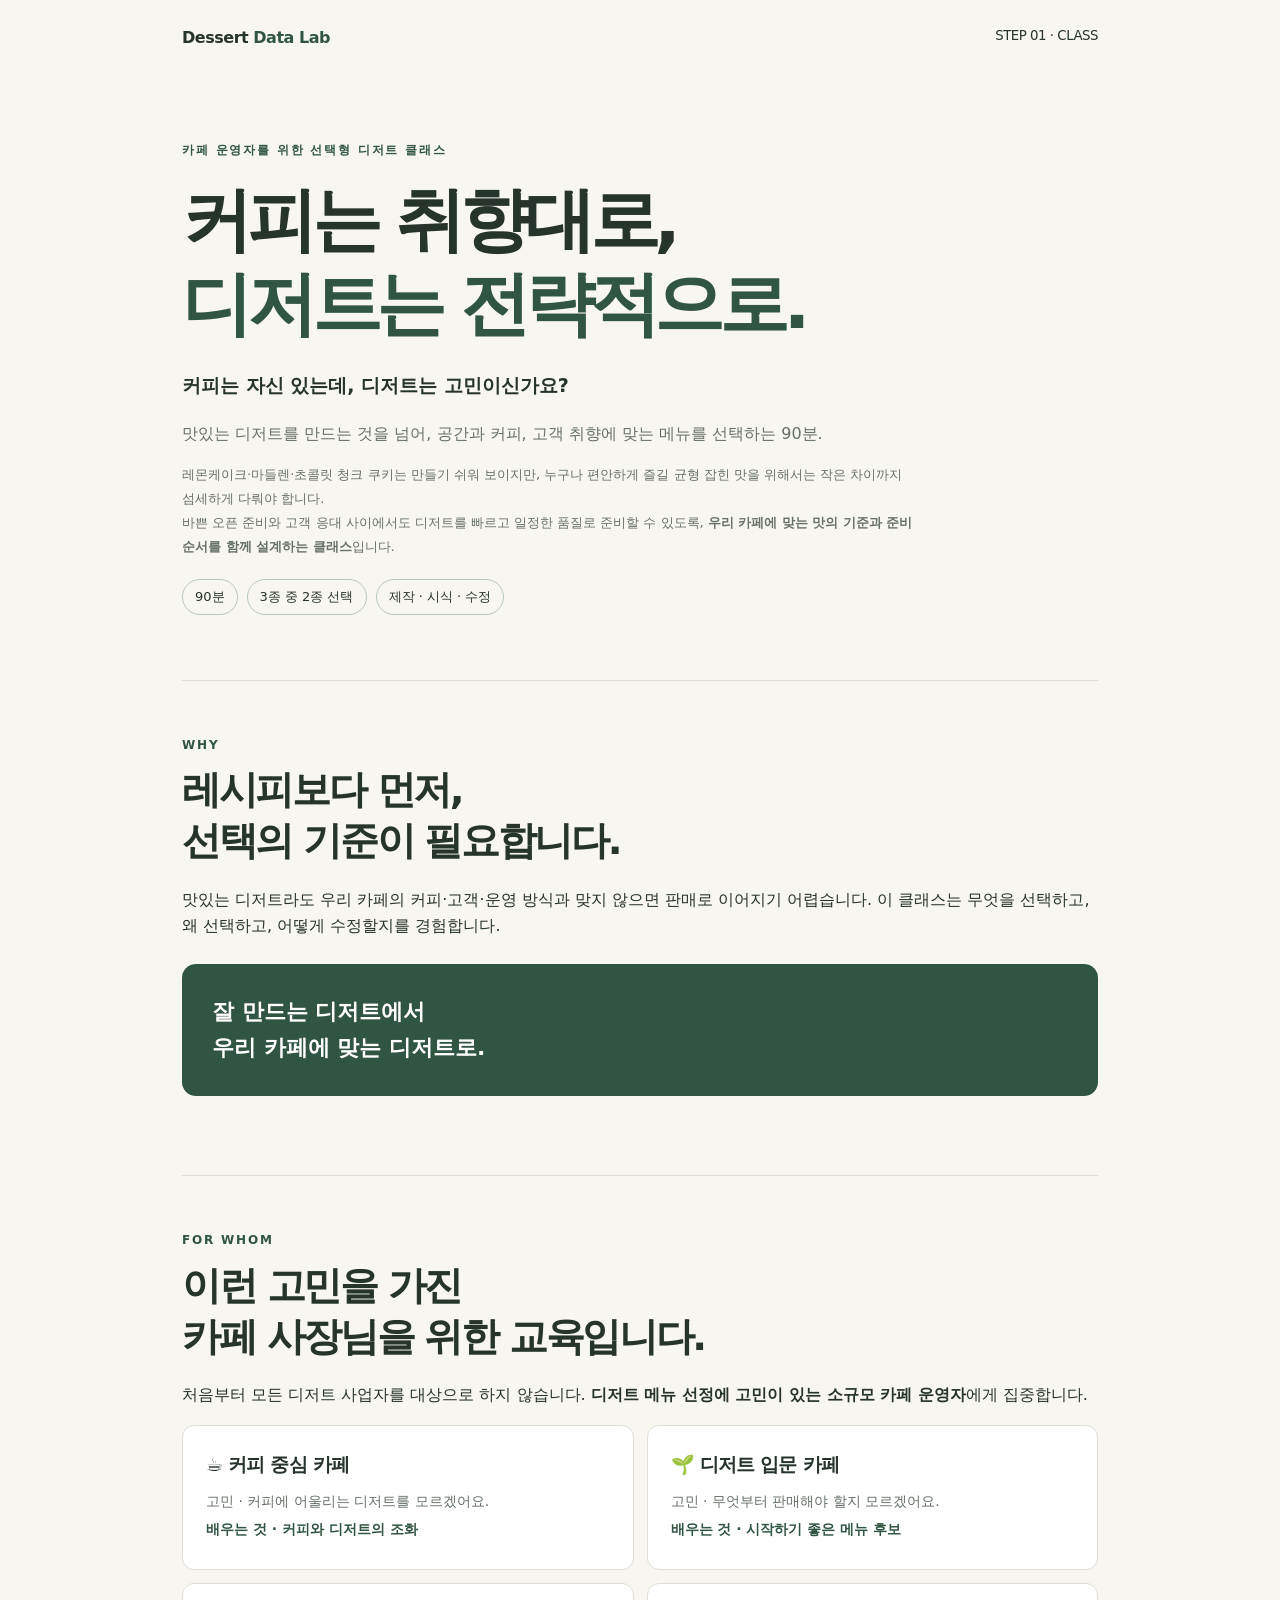
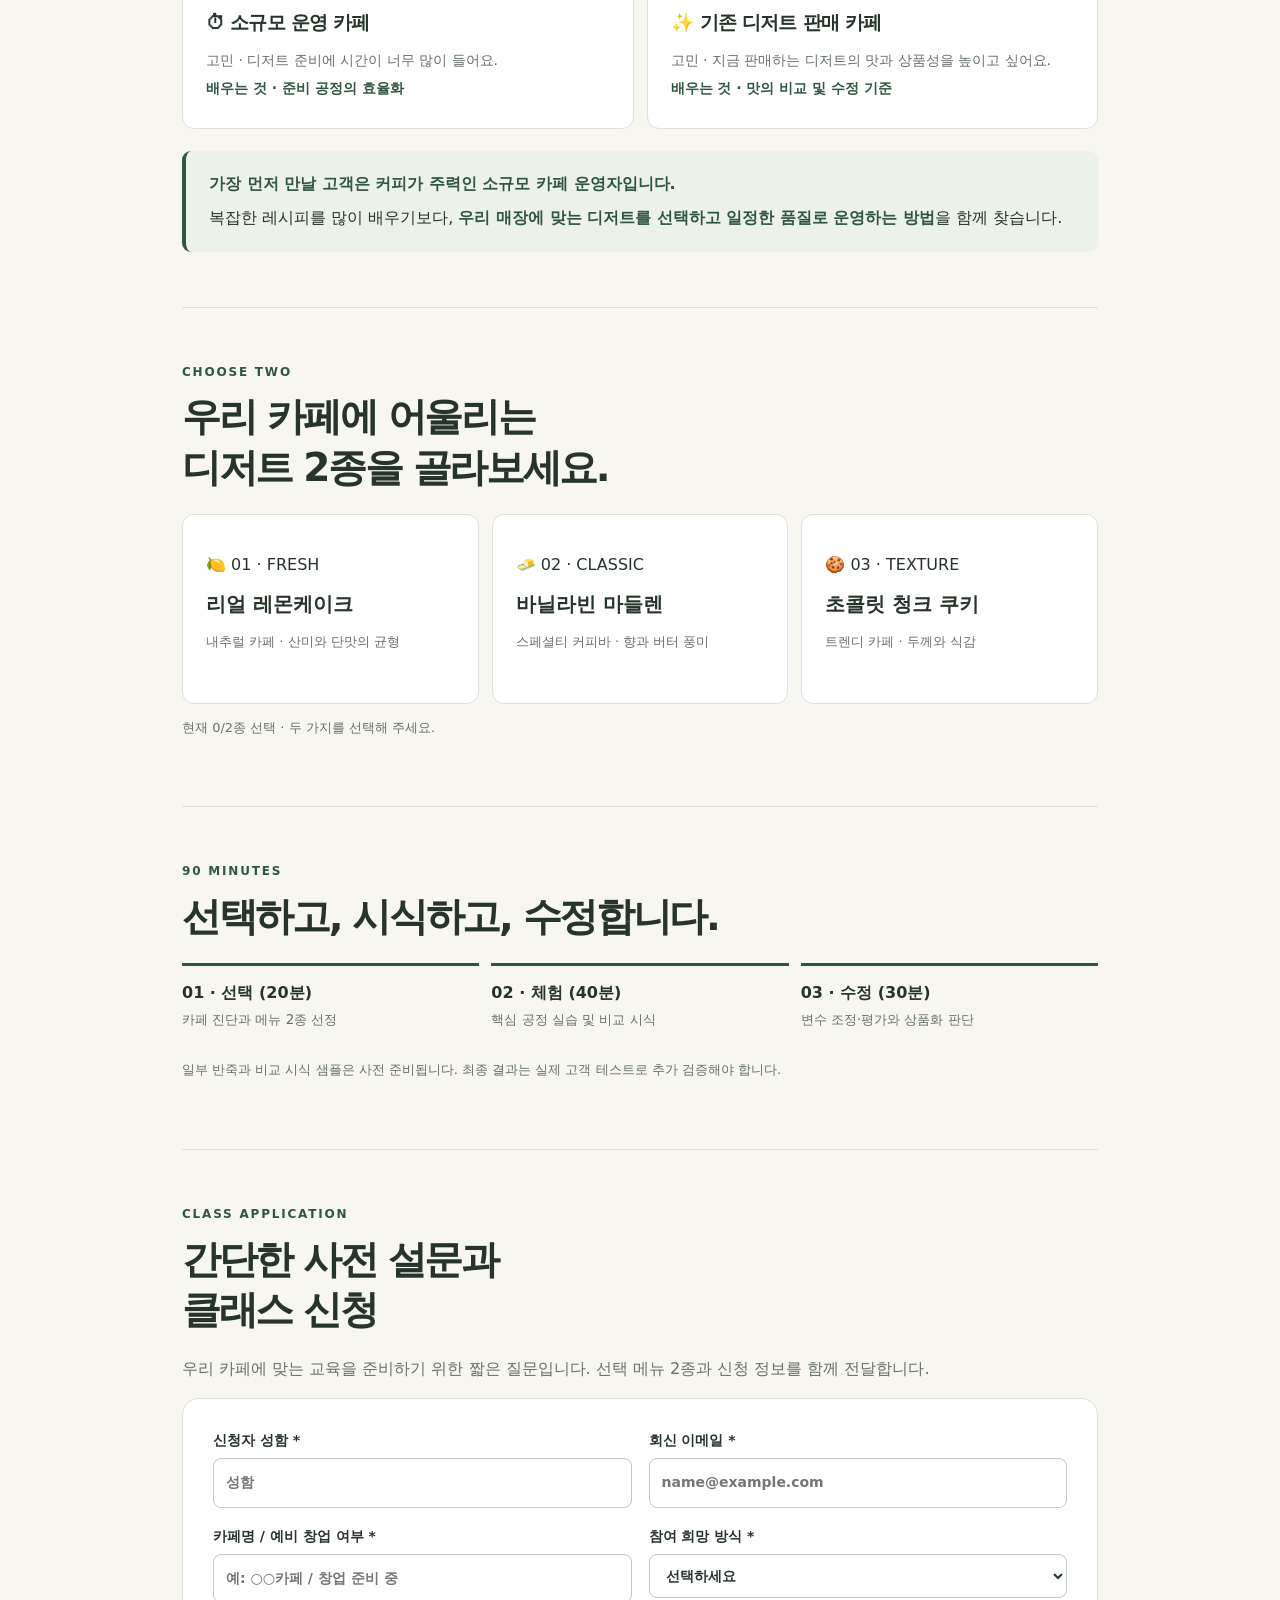
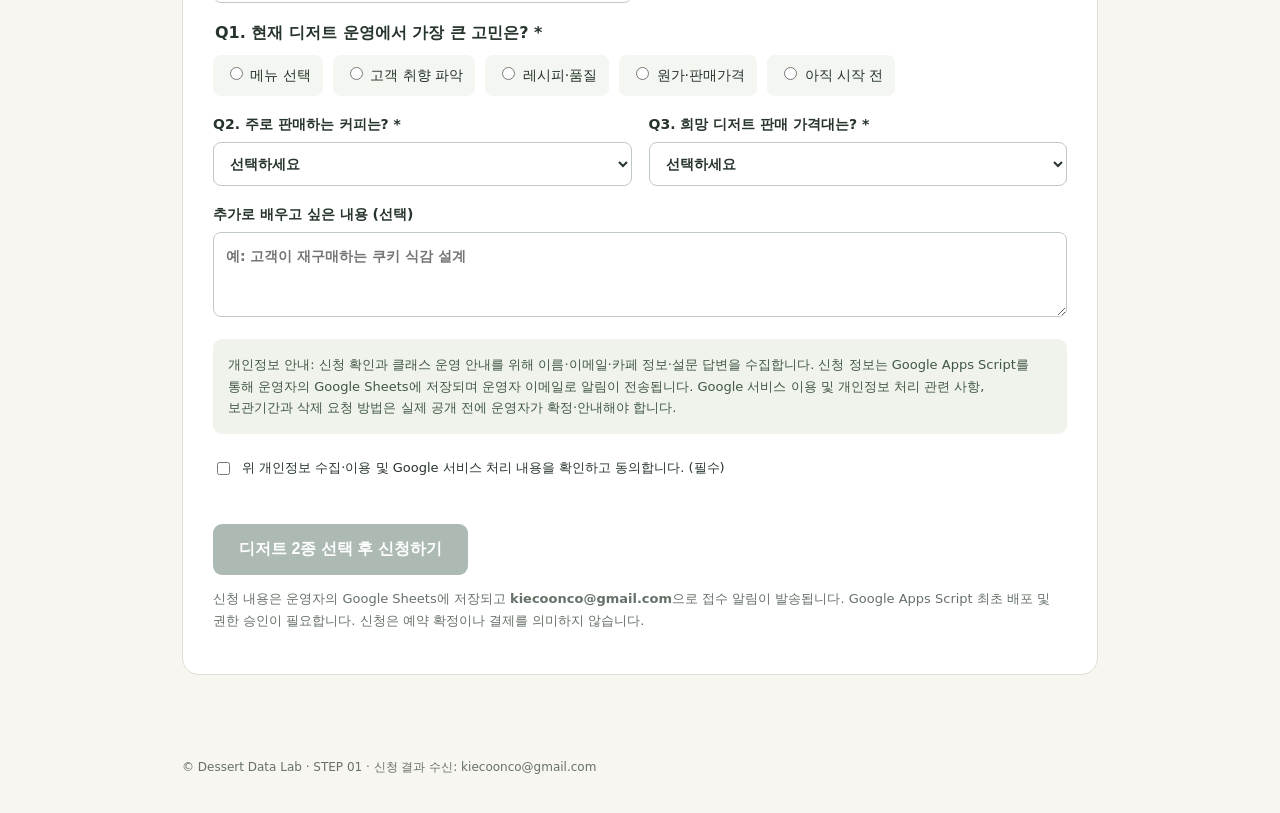
==== commit 75d86b45: "Update index.html" ====
--- a/index.html
+++ b/index.html
@@ -7,5 +7,3 @@
 <section><div class="eyebrow">90 MINUTES</div><h2>선택하고, 시식하고, 수정합니다.</h2><div class="flow"><div><strong>01 · 선택 (20분)</strong><small>카페 진단과 메뉴 2종 선정</small></div><div><strong>02 · 체험 (40분)</strong><small>핵심 공정 실습 및 비교 시식</small></div><div><strong>03 · 수정 (30분)</strong><small>변수 조정·평가와 상품화 판단</small></div></div><p class="help">일부 반죽과 비교 시식 샘플은 사전 준비됩니다. 최종 결과는 실제 고객 테스트로 추가 검증해야 합니다.</p></section>
 <section id="apply"><div class="eyebrow">CLASS APPLICATION</div><h2>간단한 사전 설문과<br>클래스 신청</h2><p class="muted">우리 카페에 맞는 교육을 준비하기 위한 짧은 질문입니다. 선택 메뉴 2종과 신청 정보를 함께 전달합니다.</p><div class="formbox"><form id="application" action="" method="POST" target="ddlSubmitFrame"><input type="hidden" name="request_id" id="requestId"><input type="hidden" name="privacy_consent" value="yes"><input type="text" name="website" style="display:none" tabindex="-1" autocomplete="off"><input type="hidden" name="선택 디저트 2종" id="selectedMenus"><input type="hidden" name="클래스" value="커피는 취향대로, 디저트는 전략적으로 - STEP 01 (90분)"><div class="formgrid"><label class="field">신청자 성함 *<input required maxlength="50" name="신청자 성함" autocomplete="name" placeholder="성함"></label><label class="field">회신 이메일 *<input required type="email" maxlength="120" name="email" autocomplete="email" placeholder="name@example.com"></label><label class="field">카페명 / 예비 창업 여부 *<input required maxlength="100" name="카페명 또는 창업상태" placeholder="예: ○○카페 / 창업 준비 중"></label><label class="field">참여 희망 방식 *<select required name="참여 방식"><option value="">선택하세요</option><option>오프라인</option><option>온라인</option><option>둘 다 가능</option></select></label><fieldset class="question wide"><legend>Q1. 현재 디저트 운영에서 가장 큰 고민은? *</legend><div class="choices"><label><input required type="radio" name="가장 큰 고민" value="메뉴 선택"> 메뉴 선택</label><label><input type="radio" name="가장 큰 고민" value="고객 취향 파악"> 고객 취향 파악</label><label><input type="radio" name="가장 큰 고민" value="레시피·품질"> 레시피·품질</label><label><input type="radio" name="가장 큰 고민" value="원가·판매가격"> 원가·판매가격</label><label><input type="radio" name="가장 큰 고민" value="아직 시작 전"> 아직 시작 전</label></div></fieldset><label class="field">Q2. 주로 판매하는 커피는? *<select required name="주력 커피"><option value="">선택하세요</option><option>산미 중심</option><option>고소한 타입</option><option>라테 중심</option><option>다양한 커피</option><option>창업 준비 중</option></select></label><label class="field">Q3. 희망 디저트 판매 가격대는? *<select required name="희망 판매가격"><option value="">선택하세요</option><option>3,000~3,999원</option><option>4,000~4,999원</option><option>5,000~5,999원</option><option>6,000원 이상</option><option>미정</option></select></label><label class="field wide">추가로 배우고 싶은 내용 (선택)<textarea name="추가 요청사항" maxlength="500" placeholder="예: 고객이 재구매하는 쿠키 식감 설계"></textarea></label></div><div class="note" style="margin-top:22px">개인정보 안내: 신청 확인과 클래스 운영 안내를 위해 이름·이메일·카페 정보·설문 답변을 수집합니다. 신청 정보는 Google Apps Script를 통해 운영자의 Google Sheets에 저장되며 운영자 이메일로 알림이 전송됩니다. Google 서비스 이용 및 개인정보 처리 관련 사항, 보관기간과 삭제 요청 방법은 실제 공개 전에 운영자가 확정·안내해야 합니다.</div><label class="consent"><input type="checkbox" id="privacy" required><span>위 개인정보 수집·이용 및 Google 서비스 처리 내용을 확인하고 동의합니다. (필수)</span></label><p id="formStatus" class="status" role="status"></p><button class="button" id="submitBtn" type="submit" disabled>디저트 2종 선택 후 신청하기</button><p class="help">신청 내용은 운영자의 Google Sheets에 저장되고 <strong>kiecoonco@gmail.com</strong>으로 접수 알림이 발송됩니다. Google Apps Script 최초 배포 및 권한 승인이 필요합니다. 신청은 예약 확정이나 결제를 의미하지 않습니다.</p></form><iframe name="ddlSubmitFrame" id="ddlSubmitFrame" title="신청 전송 결과" style="display:none"></iframe></div></section></main><footer>© Dessert Data Lab · STEP 01 · 신청 결과 수신: kiecoonco@gmail.com</footer><script>
 const cards=[...document.querySelectorAll('[data-menu]')],status=document.querySelector('#menuStatus'),hidden=document.querySelector('#selectedMenus'),submit=document.querySelector('#submitBtn'),form=document.querySelector('#application');function sync(){const names=cards.filter(c=>c.getAttribute('aria-pressed')==='true').map(c=>c.dataset.menu);hidden.value=names.join(' / ');submit.disabled=names.length!==2;submit.textContent=names.length===2?'클래스 신청서 제출하기':'디저트 2종 선택 후 신청하기';status.textContent=names.length===2?'선택 완료: '+names.join(' + '):'현재 '+names.length+'/2종 선택 · 두 가지를 선택해 주세요.'}cards.forEach(c=>c.addEventListener('click',()=>{const active=c.getAttribute('aria-pressed')==='true';if(!active&&cards.filter(x=>x.getAttribute('aria-pressed')==='true').length>=2){status.textContent='2종까지만 선택할 수 있습니다. 기존 선택을 해제한 뒤 다시 선택하세요.';return}c.setAttribute('aria-pressed',String(!active));sync()}));const APP_SCRIPT_URL='https://script.google.com/macros/s/AKfycbyxU6p6_kpNmTj9Fz_n7R-uLQVF6mInHqEg4aXV6zl1VyVbUWUE5Wt1EAYdnKmMtLhw/exec';let pendingId=null;let pendingTimeout=null;window.addEventListener('message',event=>{if(!pendingId||!event.data||event.data.source!=='ddl-gas-step2'||event.data.requestId!==pendingId)return;if(!/^https:\/\/(?:script\.google\.com|script\.googleusercontent\.com|[^/]*\.googleusercontent\.com)$/.test(event.origin))return;clearTimeout(pendingTimeout);pendingId=null;document.querySelector('#formStatus').textContent=event.data.message;submit.disabled=false;submit.textContent=event.data.ok?'신청서 다시 제출하기':'클래스 신청서 제출하기';if(event.data.ok){form.reset();cards.forEach(c=>c.setAttribute('aria-pressed','false'));sync();document.querySelector('#formStatus').textContent=event.data.message;}});form.addEventListener('submit',e=>{if(APP_SCRIPT_URL.includes('PASTE_YOUR_')){e.preventDefault();document.querySelector('#formStatus').textContent='관리자가 Google Apps Script 배포 URL을 먼저 설정해야 합니다.';return}if(!hidden.value||hidden.value.split(' / ').length!==2){e.preventDefault();document.querySelector('#formStatus').textContent='디저트 2종을 먼저 선택해 주세요.';document.querySelector('#cards').scrollIntoView({behavior:'smooth'});return}if(!form.checkValidity()){e.preventDefault();form.reportValidity();return}pendingId=(Date.now().toString(36)+'-'+Math.random().toString(36).slice(2));document.querySelector('#requestId').value=pendingId;form.action=APP_SCRIPT_URL;submit.disabled=true;submit.textContent='신청 정보 전송 중…';document.querySelector('#formStatus').textContent='신청 내용을 전송하고 있습니다…';clearTimeout(pendingTimeout);pendingTimeout=setTimeout(()=>{if(!pendingId)return;pendingId=null;submit.disabled=false;submit.textContent='클래스 신청서 제출하기';document.querySelector('#formStatus').textContent='응답을 확인하지 못했습니다. 중복 신청을 피하려면 운영자에게 접수 여부를 먼저 확인해 주세요.'},25000)});sync();</script></body></html>
-
-<a href="apply/">정식 신청 페이지로 이동 →</a>
